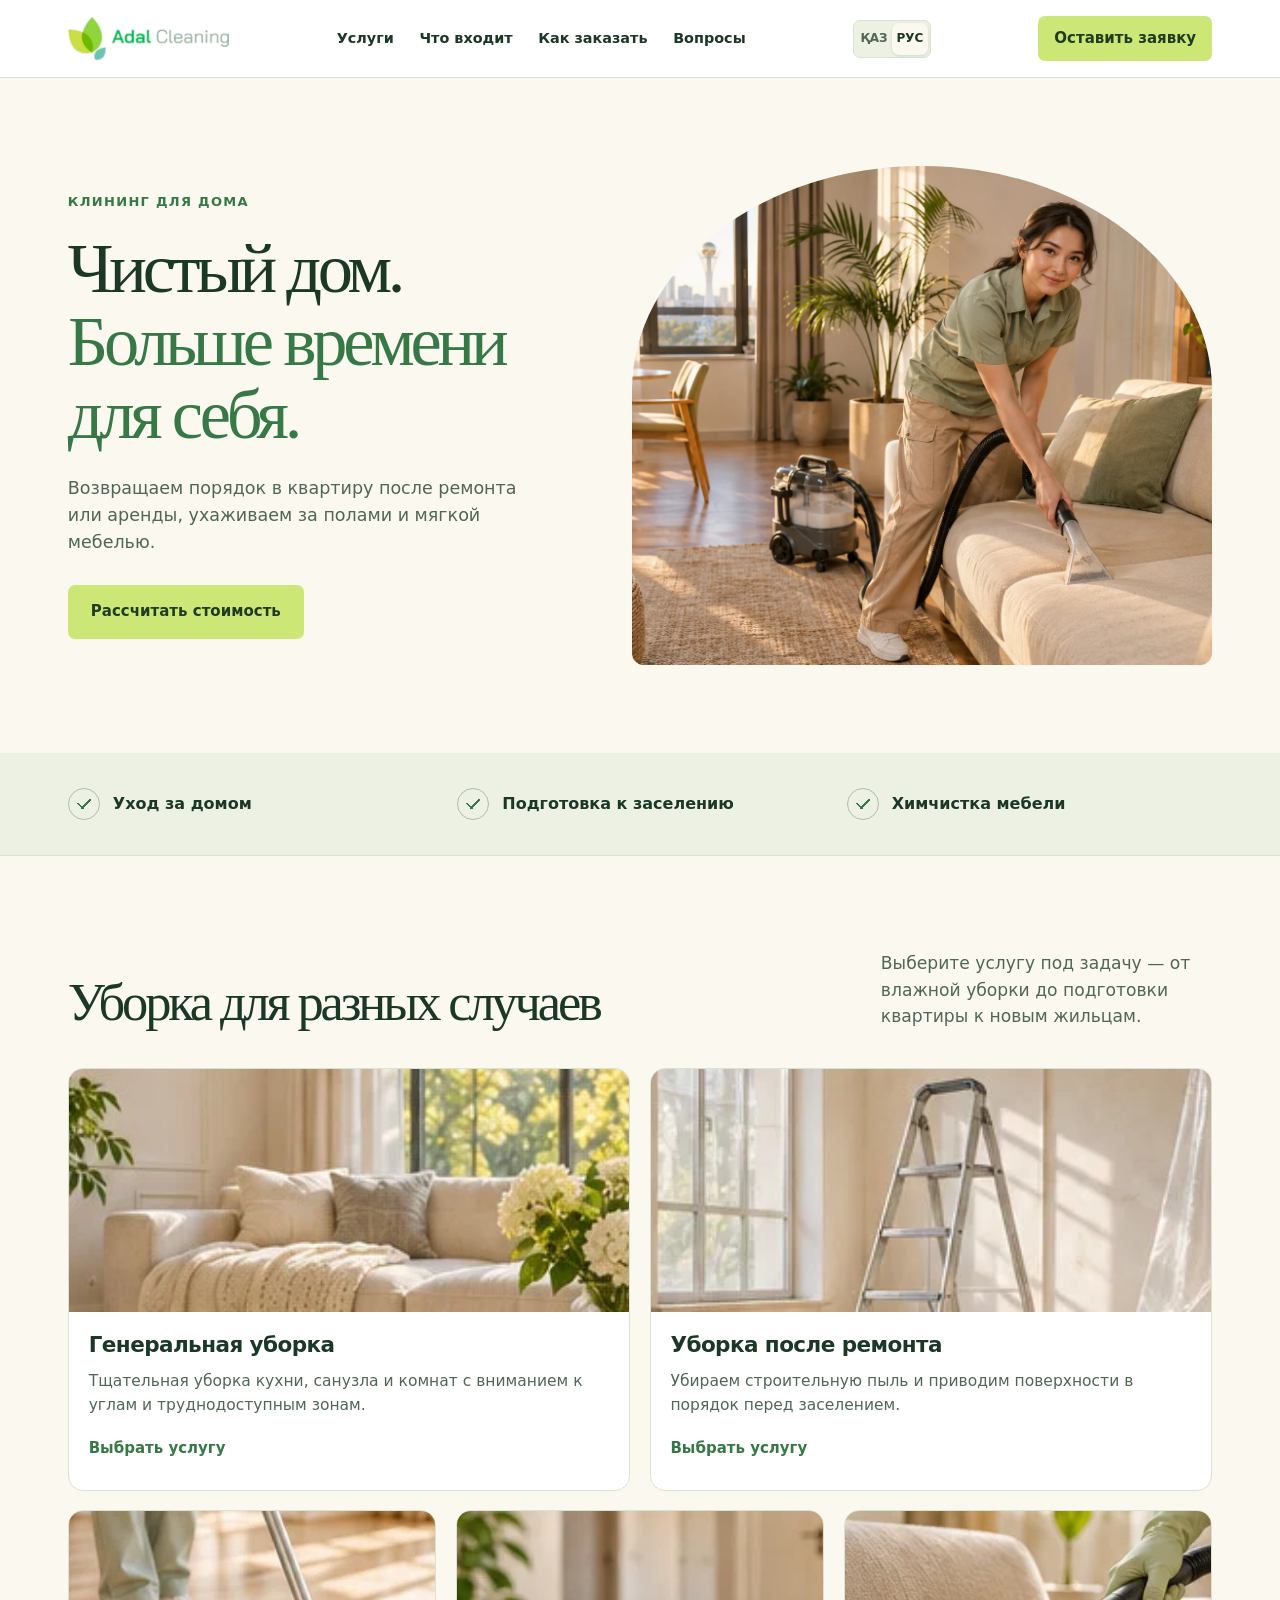
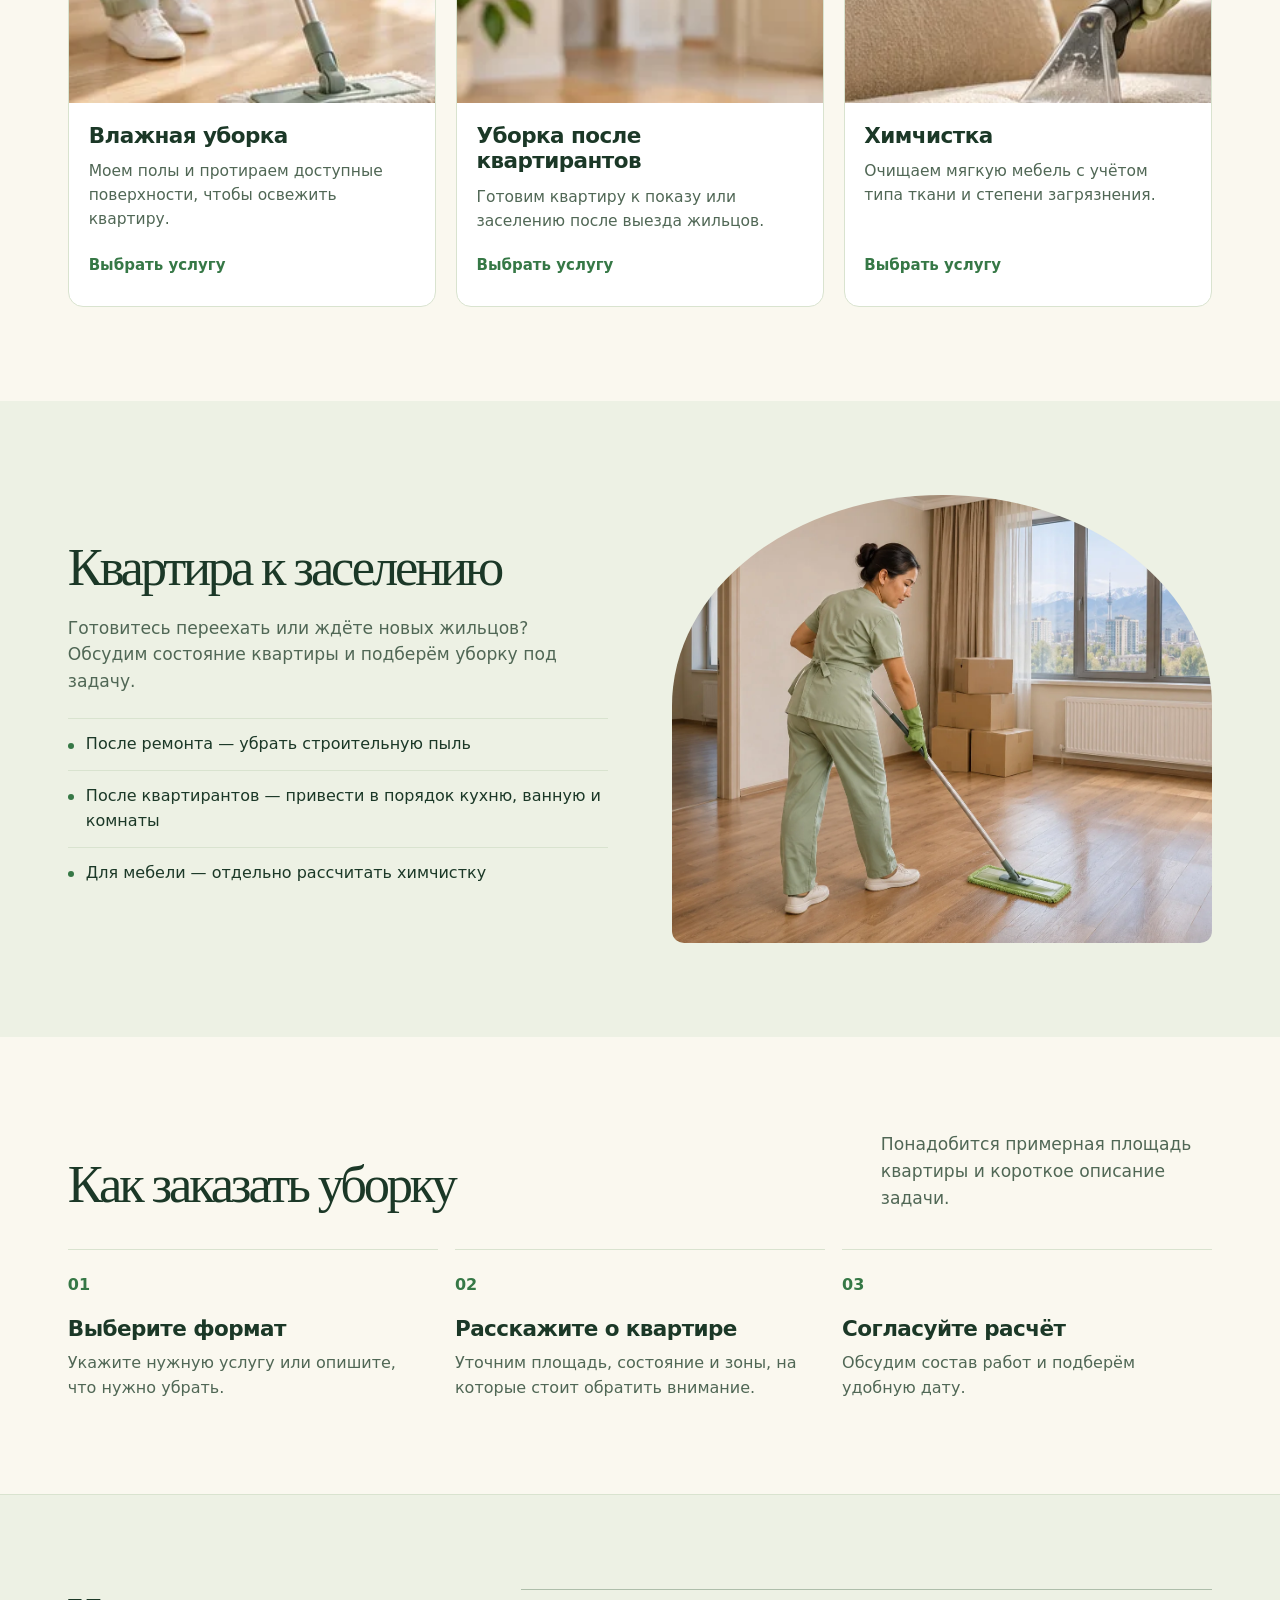
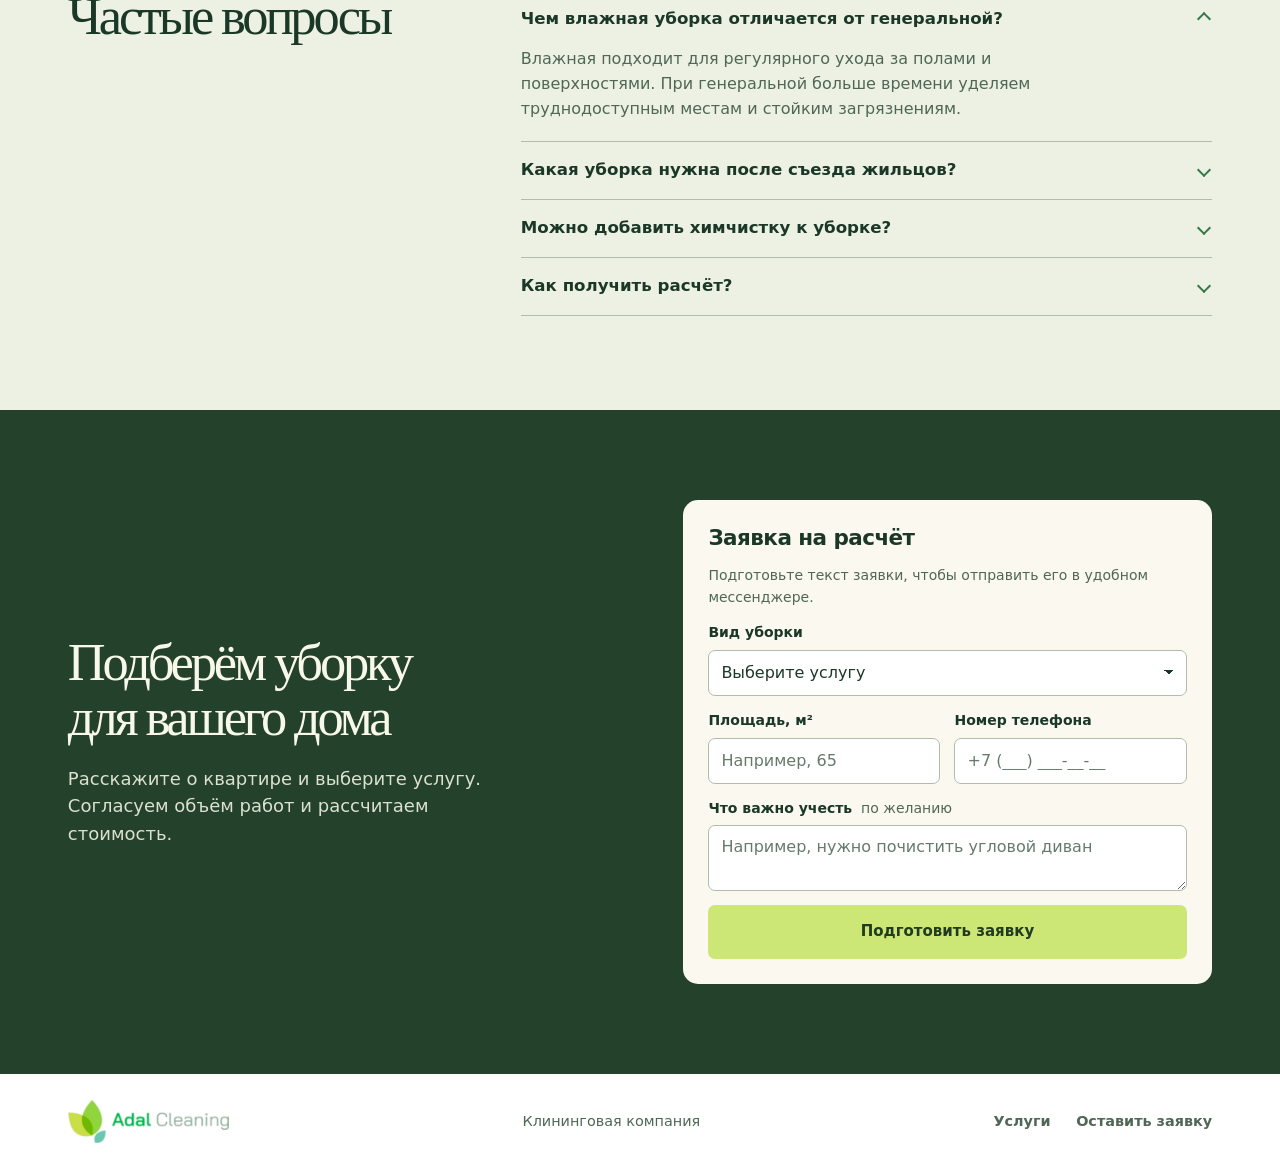
==== index.html @ 7fe1f14d "Add bilingual cleaning landing page" ====
<!doctype html>
<html lang="ru">
<head>
  <meta charset="utf-8">
  <meta name="viewport" content="width=device-width, initial-scale=1">
  <meta name="description" content="Возвращаем порядок в квартиру после ремонта или аренды, ухаживаем за полами и мягкой мебелью.">
  <meta name="theme-color" content="#faf8ef">
  <title>Adal Cleaning | Клининг для дома</title>
  <link rel="alternate" hreflang="ru" href="index.html">
  <link rel="alternate" hreflang="kk" href="kk.html">
  <link rel="icon" href="assets/logo.png" type="image/png">
  <link rel="stylesheet" href="shared/landing.css">
  <script src="shared/landing.js" defer></script>
</head>
<body class="adal_cleaning" id="top" data-brand="Adal Cleaning">
  <a class="skip-link" href="#main">Перейти к содержанию</a>
  <header class="top">
    <div class="wrap top-inner">
      <a class="logo" href="#top" aria-label="Adal Cleaning — в начало"><img src="assets/logo.png" alt="" decoding="async"></a>
      <nav class="language-switch" aria-label="Язык сайта">
        <a href="kk.html" hreflang="kk" lang="kk" aria-label="Қазақша" data-language-link>ҚАЗ</a>
        <a href="index.html" hreflang="ru" lang="ru" aria-label="Русский" aria-current="page" data-language-link>РУС</a>
      </nav>
      <button class="menu-toggle" type="button" aria-label="Открыть меню" aria-expanded="false" aria-controls="site-nav" hidden>
        <span class="menu-icon" aria-hidden="true"><span></span><span></span><span></span></span>
        <span class="menu-label">Меню</span>
      </button>
      <nav class="nav" id="site-nav" aria-label="Главное меню">
        <a href="#services">Услуги</a>
        <a href="#details">Что входит</a>
        <a href="#process">Как заказать</a>
        <a href="#faq">Вопросы</a>
        <a class="mobile-menu-cta" href="#contact">Оставить заявку</a>
      </nav>
      <a class="button top-cta" href="#contact">Оставить заявку</a>
    </div>
    <div class="scroll-progress" aria-hidden="true"></div>
  </header>
  <main id="main">
    <section class="hero" aria-labelledby="hero-title">
      <div class="wrap hero-grid">
        <div class="hero-text">
          <p class="kicker">Клининг для дома</p>
          <h1 id="hero-title">Чистый дом.<br> <span>Больше времени<br> для себя.</span></h1>
          <p class="description">Возвращаем порядок в квартиру после ремонта или аренды, ухаживаем за полами и мягкой мебелью.</p>
          <div class="hero-cta">
            <a class="button" href="#contact">Рассчитать стоимость</a>
          </div>
        </div>
        <img src="assets/hero.webp" alt="Клинер за работой в квартире" class="hero-photo" fetchpriority="high">
      </div>
    </section>
    <div class="feature-strip">
      <ul class="wrap" role="list">
        <li>Уход за домом</li>
        <li>Подготовка к заселению</li>
        <li>Химчистка мебели</li>
      </ul>
    </div>
    <section class="pad services" id="services" aria-labelledby="services-title">
      <div class="wrap">
        <div class="section-title" data-reveal>
          <h2 id="services-title">Уборка для разных случаев</h2>
          <p class="aside">Выберите услугу под задачу — от влажной уборки до подготовки квартиры к новым жильцам.</p>
        </div>
        <div class="cards">
          <article class="card" data-reveal>
            <div class="card-media"><img src="assets/card-1.webp" alt="" loading="lazy" decoding="async"></div>
            <div class="card-body">
              <h3>Генеральная уборка</h3>
              <p>Тщательная уборка кухни, санузла и комнат с вниманием к углам и труднодоступным зонам.</p>
              <a class="service-link" href="#contact" data-service="Генеральная уборка">Выбрать услугу<span class="sr-only"> · Генеральная уборка</span></a>
            </div>
          </article>
          <article class="card" data-reveal>
            <div class="card-media"><img src="assets/card-2.webp" alt="" loading="lazy" decoding="async"></div>
            <div class="card-body">
              <h3>Уборка после ремонта</h3>
              <p>Убираем строительную пыль и приводим поверхности в порядок перед заселением.</p>
              <a class="service-link" href="#contact" data-service="Уборка после ремонта">Выбрать услугу<span class="sr-only"> · Уборка после ремонта</span></a>
            </div>
          </article>
          <article class="card" data-reveal>
            <div class="card-media"><img src="assets/card-3.webp" alt="" loading="lazy" decoding="async"></div>
            <div class="card-body">
              <h3>Влажная уборка</h3>
              <p>Моем полы и протираем доступные поверхности, чтобы освежить квартиру.</p>
              <a class="service-link" href="#contact" data-service="Влажная уборка">Выбрать услугу<span class="sr-only"> · Влажная уборка</span></a>
            </div>
          </article>
          <article class="card" data-reveal>
            <div class="card-media"><img src="assets/card-4.webp" alt="" loading="lazy" decoding="async"></div>
            <div class="card-body">
              <h3>Уборка после квартирантов</h3>
              <p>Готовим квартиру к показу или заселению после выезда жильцов.</p>
              <a class="service-link" href="#contact" data-service="Уборка после квартирантов">Выбрать услугу<span class="sr-only"> · Уборка после квартирантов</span></a>
            </div>
          </article>
          <article class="card" data-reveal>
            <div class="card-media"><img src="assets/card-5.webp" alt="" loading="lazy" decoding="async"></div>
            <div class="card-body">
              <h3>Химчистка</h3>
              <p>Очищаем мягкую мебель с учётом типа ткани и степени загрязнения.</p>
              <a class="service-link" href="#contact" data-service="Химчистка">Выбрать услугу<span class="sr-only"> · Химчистка</span></a>
            </div>
          </article>
        </div>
      </div>
    </section>
    <section class="pad secondary " id="details" aria-labelledby="details-title">
      <div class="wrap split" data-reveal>
        <div class="secondary-copy">
          <h2 id="details-title">Квартира к заселению</h2>
          <p class="intro">Готовитесь переехать или ждёте новых жильцов? Обсудим состояние квартиры и подберём уборку под задачу.</p>
          <ul class="rows" role="list">
            <li>После ремонта — убрать строительную пыль</li>
            <li>После квартирантов — привести в порядок кухню, ванную и комнаты</li>
            <li>Для мебели — отдельно рассчитать химчистку</li>
          </ul>
        </div>
        <img src="assets/detail.webp" alt="Профессиональная уборка в квартире" class="photobox" loading="lazy" decoding="async">
      </div>
    </section>
    <section class="pad standards" id="process" aria-labelledby="process-title">
      <div class="wrap">
        <div class="section-title" data-reveal>
          <h2 id="process-title">Как заказать уборку</h2>
          <p class="aside">Понадобится примерная площадь квартиры и короткое описание задачи.</p>
        </div>
        <ol class="steps" role="list">
          <li class="step" data-reveal>
            <span class="step-number" aria-hidden="true">01</span>
            <h3>Выберите формат</h3>
            <p>Укажите нужную услугу или опишите, что нужно убрать.</p>
          </li>
          <li class="step" data-reveal>
            <span class="step-number" aria-hidden="true">02</span>
            <h3>Расскажите о квартире</h3>
            <p>Уточним площадь, состояние и зоны, на которые стоит обратить внимание.</p>
          </li>
          <li class="step" data-reveal>
            <span class="step-number" aria-hidden="true">03</span>
            <h3>Согласуйте расчёт</h3>
            <p>Обсудим состав работ и подберём удобную дату.</p>
          </li>
        </ol>
      </div>
    </section>
    <section class="pad faq" id="faq" aria-labelledby="faq-title">
      <div class="wrap" data-reveal>
        <h2 id="faq-title">Частые вопросы</h2>
        <div>
          <details name="faq" open>
            <summary>Чем влажная уборка отличается от генеральной?</summary>
            <p>Влажная подходит для регулярного ухода за полами и поверхностями. При генеральной больше времени уделяем труднодоступным местам и стойким загрязнениям.</p>
          </details>
          <details name="faq">
            <summary>Какая уборка нужна после съезда жильцов?</summary>
            <p>Выберите уборку после квартирантов и опишите, что нужно подготовить к следующему заселению.</p>
          </details>
          <details name="faq">
            <summary>Можно добавить химчистку к уборке?</summary>
            <p>Укажите, какую мебель нужно почистить, чтобы согласовать это вместе с уборкой.</p>
          </details>
          <details name="faq">
            <summary>Как получить расчёт?</summary>
            <p>Оставьте номер телефона, укажите услугу и площадь квартиры.</p>
          </details>
        </div>
      </div>
    </section>
    <section class="contact" id="contact" aria-labelledby="contact-title">
      <div class="wrap">
        <div data-reveal>
          <h2 id="contact-title">Подберём уборку для вашего дома</h2>
          <p>Расскажите о квартире и выберите услугу. Согласуем объём работ и рассчитаем стоимость.</p>
        </div>
        <form id="quote-form" data-reveal>
          <h3 class="full">Заявка на расчёт</h3>
          <p class="form-hint full">Подготовьте текст заявки, чтобы отправить его в удобном мессенджере.</p>
          <label class="full" for="service">Вид уборки
            <select id="service" name="service" required>
              <option value="">Выберите услугу</option>
              <option>Генеральная уборка</option>
              <option>Уборка после ремонта</option>
              <option>Влажная уборка</option>
              <option>Уборка после квартирантов</option>
              <option>Химчистка</option>
            </select>
          </label>
          <label for="area">Площадь, м²
            <input id="area" name="area" type="number" min="1" step="any" inputmode="decimal" placeholder="Например, 65">
          </label>
          <label for="phone">Номер телефона
            <input id="phone" name="phone" type="tel" autocomplete="tel" inputmode="tel" maxlength="32" placeholder="+7 (___) ___-__-__" required>
          </label>
          <label class="full" for="notes">Что важно учесть <span>по желанию</span>
            <textarea id="notes" name="notes" rows="2" maxlength="500" placeholder="Например, нужно почистить угловой диван"></textarea>
          </label>
          <button class="button full" type="submit" disabled>Подготовить заявку</button>
          <noscript class="full"><p class="form-hint">Включите JavaScript, чтобы подготовить текст заявки.</p></noscript>
          <div class="form-result full" id="quote-result" hidden>
            <p class="result-status" id="quote-status" role="status"></p>
            <label for="quote-message">Текст заявки</label>
            <textarea id="quote-message" rows="5" readonly></textarea>
            <div class="result-actions">
              <button class="button button-outline" id="quote-copy" type="button">Скопировать</button>
              <button class="button" id="quote-share" type="button" hidden>Поделиться</button>
            </div>
          </div>
        </form>
      </div>
    </section>
  </main>
  <footer class="foot">
    <div class="wrap">
      <a class="logo" href="#top" aria-label="Adal Cleaning — в начало"><img src="assets/logo.png" alt="" decoding="async"></a>
      <span>Клининговая компания</span>
      <nav aria-label="Подвал">
        <a href="#services">Услуги</a>
        <a href="#contact">Оставить заявку</a>
      </nav>
    </div>
  </footer>
</body>
</html>
---- shared/landing.css ----
* { box-sizing: border-box; }

:root {
  font-family: system-ui, -apple-system, "Segoe UI", sans-serif;
  font-synthesis: none;
  scroll-behavior: smooth;
  scroll-padding-top: 96px;
}

body {
  margin: 0;
  background: var(--paper);
  color: var(--ink);
  font-size: 1rem;
  line-height: 1.55;
}

[hidden] { display: none !important; }
a { color: inherit; text-decoration: none; }
img { display: block; max-width: 100%; }
h1, h2, h3, p, figure { margin: 0; }

h1, h2 {
  font-weight: 760;
  letter-spacing: -.055em;
  line-height: 1.04;
  text-wrap: balance;
}

h1 { font-size: clamp(3rem, 5.5vw, 5.35rem); }
h2 { font-size: clamp(2.25rem, 4.1vw, 4.2rem); }
h3 {
  font-size: clamp(1.2rem, 1.68vw, 1.48rem);
  line-height: 1.2;
  letter-spacing: -.026em;
}

:focus-visible {
  outline: 3px solid var(--focus, #007abd);
  outline-offset: 5px;
}

.sr-only, .skip-link:not(:focus) {
  position: absolute;
  width: 1px;
  height: 1px;
  padding: 0;
  margin: -1px;
  overflow: hidden;
  clip-path: inset(50%);
  white-space: nowrap;
}

.skip-link:focus {
  position: fixed;
  z-index: 10;
  top: 10px;
  left: 10px;
  padding: 12px 16px;
  color: var(--ink);
  background: var(--paper);
  border-radius: var(--small);
}

.wrap {
  width: min(1220px, calc(100% - 2 * clamp(20px, 5.3vw, 76px)));
  margin-inline: auto;
}

.pad { padding-block: clamp(64px, 7.35vw, 106px); }

.button, .menu-toggle {
  display: inline-flex;
  align-items: center;
  justify-content: center;
  gap: 10px;
  min-height: 54px;
  padding: 13px 22px;
  border: 1px solid transparent;
  border-radius: var(--small);
  background: var(--accent);
  color: var(--button-ink);
  font: inherit;
  font-size: .9375rem;
  font-weight: 750;
  line-height: 1.25;
  text-align: center;
  cursor: pointer;
  transition: background-color .2s ease, color .2s ease, box-shadow .2s ease, translate .24s ease;
}

.button:hover {
  background: var(--accent-hover);
  box-shadow: 0 7px 18px rgb(13 41 30 / .12);
  translate: 0 -2px;
}

.button:active { translate: 0 0; }
.button:disabled { opacity: .65; cursor: default; translate: none; box-shadow: none; }
.button-outline { background: transparent; border-color: var(--line-strong); color: var(--ink); }
.button-outline:hover { background: var(--tint); }

.top {
  position: sticky;
  z-index: 5;
  top: 0;
  background: var(--header, var(--paper));
  border-bottom: 1px solid var(--line);
  transition: box-shadow .25s ease;
}

.top.is-scrolled { box-shadow: 0 8px 26px rgb(12 38 28 / .08); }

.top-inner, .foot .wrap {
  position: relative;
  display: flex;
  align-items: center;
  justify-content: space-between;
  gap: 22px;
}

.top-inner { min-height: 77px; }

.logo {
  display: inline-flex;
  align-items: center;
  flex: none;
  gap: 10px;
  font-size: clamp(.95rem, 1.35vw, 1.2rem);
  font-weight: 760;
}

.logo img { width: auto; height: 43px; object-fit: contain; }

.nav, .foot nav {
  display: flex;
  align-items: center;
  gap: clamp(16px, 2vw, 31px);
  font-size: .9rem;
  font-weight: 620;
}

.nav a, .foot nav a, .hero-link {
  text-decoration: underline;
  text-decoration-thickness: 1px;
  text-decoration-color: transparent;
  text-underline-offset: 6px;
  transition: text-decoration-color .2s ease, color .2s ease;
}

.nav a:hover, .foot nav a:hover, .hero-link:hover { text-decoration-color: currentColor; }
.top-cta { min-height: 45px; padding: 11px 15px; }
.menu-toggle { display: none; }

.hero { position: relative; isolation: isolate; overflow: clip; }
.hero-grid { position: relative; }
.hero-text { position: relative; z-index: 1; padding-block: 34px; }
.hero-photo { width: 100%; object-fit: cover; }
.hero h1 span { color: var(--hero-accent, var(--mark)); }

.kicker {
  margin-bottom: 19px;
  color: var(--hero-muted, var(--mark));
  font-size: .8125rem;
  font-weight: 750;
  letter-spacing: .1em;
  text-transform: uppercase;
}

.hero .description {
  max-width: 475px;
  margin-block: 24px 29px;
  color: var(--hero-muted, var(--muted));
  font-size: clamp(1.08rem, 1.37vw, 1.24rem);
  line-height: 1.53;
}

.hero-cta { display: flex; align-items: center; flex-wrap: wrap; gap: 19px; }
.hero-link { font-size: .94rem; font-weight: 650; text-decoration-color: currentColor; }

.feature-strip {
  background: var(--strip, var(--tint));
  border-bottom: 1px solid var(--line);
}

.feature-strip .wrap {
  display: grid;
  grid-template-columns: repeat(3, minmax(0, 1fr));
  align-items: center;
  min-height: 102px;
  gap: 24px;
  margin-block: 0;
  padding: 16px 0;
  list-style: none;
}

.feature-strip li {
  display: flex;
  align-items: center;
  gap: 13px;
  font-weight: 650;
  line-height: 1.33;
}

.feature-strip li::before {
  content: "";
  display: block;
  flex: 0 0 30px;
  height: 30px;
  border: 1px solid var(--line-strong);
  border-radius: 50%;
  background:
    linear-gradient(45deg, transparent 44%, var(--mark) 45% 57%, transparent 58%) 8px 14px / 7px 6px,
    linear-gradient(-45deg, transparent 44%, var(--mark) 45% 57%, transparent 58%) 12px 10px / 10px 10px;
  background-repeat: no-repeat;
}

.section-title {
  display: grid;
  grid-template-columns: minmax(0, 1.4fr) minmax(0, .6fr);
  align-items: end;
  gap: 40px;
  margin-bottom: 38px;
}

.section-title .aside, .intro {
  color: var(--muted);
  font-size: clamp(1rem, 1.34vw, 1.16rem);
}

.section-title .aside { max-width: 400px; }

.cards {
  display: grid;
  grid-template-columns: repeat(4, minmax(0, 1fr));
  gap: clamp(12px, 1.5vw, 21px);
}

.card {
  display: flex;
  flex-direction: column;
  overflow: hidden;
  border: 1px solid var(--line);
  border-radius: var(--radius);
  background: var(--card, #fff);
  transition: border-color .24s ease, box-shadow .28s ease, translate .28s ease;
}

@media (hover: hover) {
  .card:hover {
    border-color: var(--line-strong);
    box-shadow: 0 12px 30px rgb(19 53 40 / .09);
    translate: 0 -4px;
  }

  .card:hover img { scale: 1.045; }
}

.card:focus-within { border-color: var(--mark); }
.card-media { overflow: hidden; }
.card img {
  width: 100%;
  height: 100%;
  min-height: 160px;
  aspect-ratio: 1.52;
  object-fit: cover;
  transition: scale .55s cubic-bezier(.2, .65, .3, 1);
}

.card-body {
  display: flex;
  flex: 1;
  flex-direction: column;
  align-items: start;
  gap: 11px;
  min-width: 0;
  padding: clamp(17px, 1.55vw, 23px);
}

.card-body p { color: var(--muted); font-size: .97rem; }
.card-body .price { padding-top: 2px; color: var(--ink); font-weight: 760; }

.service-link {
  display: inline-flex;
  align-items: center;
  min-height: 42px;
  margin-top: auto;
  color: var(--mark);
  font-size: .9375rem;
  font-weight: 750;
  text-decoration: underline;
  text-decoration-thickness: 1px;
  text-underline-offset: 4px;
  text-decoration-color: transparent;
  transition: text-decoration-color .2s ease;
}

.service-link:hover { text-decoration-color: currentColor; }
.pricing-note { margin-top: 20px; color: var(--muted); font-size: .9375rem; }

.secondary, .faq { background: var(--tint); }

.split, .proof .wrap, .contact .wrap, .faq .wrap {
  display: grid;
  grid-template-columns: minmax(0, 1fr) minmax(0, 1fr);
  align-items: center;
  gap: clamp(32px, 5vw, 74px);
}

.split h2, .proof h2, .contact h2 { margin-bottom: 20px; }
.split .intro, .proof .intro { margin-bottom: 24px; }

.photobox {
  width: 100%;
  height: clamp(340px, 35vw, 500px);
  border-radius: var(--radius);
  object-fit: cover;
}

.rows { margin: 0; padding: 0; list-style: none; }
.rows li {
  display: flex;
  align-items: baseline;
  gap: 12px;
  padding-block: 13px;
  border-top: 1px solid var(--line);
}

.rows li::before {
  content: "";
  align-self: start;
  flex: 0 0 6px;
  height: 6px;
  margin-top: .64em;
  border-radius: 50%;
  background: var(--mark);
}

.proof .wrap { grid-template-columns: minmax(0, .78fr) minmax(0, 1.22fr); }
.standards { border-bottom: 1px solid var(--line); }

.steps {
  display: grid;
  grid-template-columns: repeat(var(--step-count, 3), minmax(0, 1fr));
  gap: 17px;
  margin: 0;
  padding: 0;
  list-style: none;
}

.step { padding: 23px 16px 0 0; border-top: 1px solid var(--line); }
.step-number { display: block; margin-bottom: 18px; color: var(--mark); font-weight: 750; }
.step p { margin-top: 9px; color: var(--muted); }

.faq .wrap {
  grid-template-columns: minmax(0, .72fr) minmax(0, 1.28fr);
  align-items: start;
}

.faq details { border-top: 1px solid var(--line-strong); }
.faq details:last-child { border-bottom: 1px solid var(--line-strong); }

.faq summary {
  display: flex;
  align-items: center;
  justify-content: space-between;
  gap: 20px;
  min-height: 57px;
  padding-block: 14px;
  list-style: none;
  font-size: clamp(1rem, 1.3vw, 1.15rem);
  font-weight: 700;
  cursor: pointer;
}

.faq summary::-webkit-details-marker { display: none; }
.faq summary::after {
  content: "";
  flex: 0 0 8px;
  height: 8px;
  margin-right: 3px;
  border-right: 2px solid var(--mark);
  border-bottom: 2px solid var(--mark);
  rotate: 45deg;
  transition: rotate .25s ease;
}
.faq details[open] summary::after { rotate: 225deg; }
.faq details p { max-width: 610px; padding-bottom: 19px; color: var(--muted); }
.faq details[open] p { animation: answer-in .28s ease both; }

.contact {
  padding-block: clamp(62px, 7vw, 101px);
  background: var(--strong);
  color: var(--strong-ink);
}

.contact .wrap { grid-template-columns: minmax(0, 1.02fr) minmax(0, .98fr); }
.contact .wrap > div > p { max-width: 440px; opacity: .87; font-size: 1.125rem; }

.contact form {
  display: grid;
  grid-template-columns: repeat(2, minmax(0, 1fr));
  gap: 14px;
  padding: clamp(18px, 2vw, 30px);
  border-radius: var(--radius);
  background: var(--paper);
  color: var(--ink);
}

.contact .full { grid-column: 1 / -1; }
.contact label { display: block; min-width: 0; font-size: .875rem; font-weight: 700; }
.contact label span { margin-left: 4px; color: var(--muted); font-weight: 480; }
.form-hint { color: var(--muted); font-size: .875rem; }

.contact input, .contact select, .contact textarea {
  display: block;
  width: 100%;
  min-height: 46px;
  margin-top: 6px;
  padding: 10px 12px;
  border: 1px solid var(--line-strong);
  border-radius: var(--small);
  background: var(--card, #fff);
  color: var(--ink);
  font: inherit;
  font-size: 1rem;
  font-weight: 450;
  line-height: 1.35;
}

.contact input::placeholder, .contact textarea::placeholder { color: var(--muted); opacity: .87; }
.contact textarea { resize: vertical; }

.contact select {
  appearance: none;
  padding-right: 36px;
  background:
    linear-gradient(45deg, transparent 50%, currentColor 50%) right 17px center / 5px 5px no-repeat,
    linear-gradient(135deg, currentColor 50%, transparent 50%) right 12px center / 5px 5px no-repeat,
    var(--card, #fff);
}

.form-result {
  display: grid;
  gap: 11px;
  padding: 16px;
  border: 1px solid var(--line);
  border-radius: var(--small);
  background: var(--tint);
}

.result-status { color: var(--mark); font-size: .9rem; font-weight: 680; }
.result-actions { display: flex; gap: 8px; flex-wrap: wrap; }
.result-actions .button { min-height: 43px; padding: 8px 12px; }

.foot { background: var(--header, var(--paper)); color: var(--muted); font-size: .9rem; }
.foot .wrap { min-height: 95px; padding-block: 18px; }
.foot .logo { color: var(--ink); }

/* Each brand keeps the layout and palette from its desktop concept. */
.delegiruyu {
  --paper: #f7f5ee;
  --ink: #142e28;
  --muted: #4e635a;
  --line: #d6ded3;
  --line-strong: #adbbaf;
  --tint: #e9f0e9;
  --strong: #0a3029;
  --strong-ink: #f7f5ec;
  --accent: #e8c68e;
  --accent-hover: #f3d7a8;
  --button-ink: #18251e;
  --mark: #146c5c;
  --focus: #15816b;
  --small: 6px;
  --radius: 10px;
  --step-count: 4;
}

.delegiruyu .hero {
  --hero-accent: #e8c68e;
  --hero-muted: #e1ece2;
  --focus: #ffdea8;
  display: grid;
  min-height: clamp(615px, 49vw, 734px);
  align-items: center;
  background: #082822;
  color: #f6f4e9;
}

.delegiruyu .hero-photo {
  position: absolute;
  inset: 0;
  height: 100%;
  object-position: center 54%;
}

.delegiruyu .hero::after {
  position: absolute;
  z-index: 0;
  inset: 0;
  background: linear-gradient(90deg, #072620 3%, rgb(7 38 32 / .97) 20%, rgb(7 38 32 / .75) 43%, rgb(7 38 32 / .11) 76%, transparent);
  content: "";
}

.delegiruyu .hero h1 { max-width: 15ch; }
.delegiruyu .standards {
  --muted: #d0ded2;
  --line: #426356;
  --mark: #e8c68e;
  background: #113a31;
  color: #f6f2e9;
}

.dcleaning {
  --paper: #f9fcff;
  --ink: #102740;
  --muted: #466079;
  --line: #d5e3ee;
  --line-strong: #a5bfd1;
  --tint: #e9f6ff;
  --strip: #dff2ff;
  --strong: #075292;
  --strong-ink: #fff;
  --accent: #0074b3;
  --accent-hover: #005f93;
  --button-ink: #fff;
  --mark: #006aa4;
  --focus: #0073af;
  --small: 11px;
  --radius: 19px;
}

.dcleaning .hero {
  padding-block: 37px 58px;
  background: radial-gradient(ellipse at 76% 0, #d5f1ff, transparent 65%), var(--paper);
}

.dcleaning .hero-grid, .adal_cleaning .hero-grid {
  display: grid;
  grid-template-columns: minmax(0, .93fr) minmax(0, 1.07fr);
  gap: clamp(18px, 3vw, 43px);
  align-items: center;
}

.dcleaning .hero-photo {
  height: clamp(420px, 40vw, 558px);
  border-radius: clamp(68px, 9vw, 130px) 22px;
  object-position: 60% center;
}

.dcleaning .cards { grid-template-columns: repeat(2, minmax(0, 1fr)); }
.dcleaning .card { display: grid; grid-template-columns: minmax(0, .95fr) minmax(0, 1.05fr); }
.dcleaning .card img { min-height: 214px; }
.dcleaning .secondary .photobox { order: -1; border-radius: 22px clamp(55px, 7vw, 100px); }
.dcleaning .step { padding: 21px; border: 1px solid var(--line); border-radius: var(--radius); background: #eef8ff; }

.adal_cleaning {
  --paper: #faf8ef;
  --header: #fff;
  --ink: #1b3827;
  --muted: #506755;
  --line: #d9e3cf;
  --line-strong: #aebeaa;
  --tint: #edf1e4;
  --strong: #24412b;
  --strong-ink: #f7f8e9;
  --accent: #cde777;
  --accent-hover: #d9ed9c;
  --button-ink: #203b21;
  --mark: #367846;
  --focus: #397948;
  --small: 7px;
  --radius: 15px;
}

.adal_cleaning h1, .adal_cleaning h2 {
  font-family: Georgia, "Times New Roman", serif;
  font-weight: 400;
  letter-spacing: -.06em;
}

.adal_cleaning .hero { padding-block: 45px; }
.adal_cleaning .hero-grid { grid-template-columns: minmax(0, .95fr) minmax(0, 1.05fr); }
.adal_cleaning .hero-photo { height: clamp(420px, 39vw, 560px); object-position: 61% center; border-radius: 50% 50% 12px 12px / 45% 45% 12px 12px; }
.adal_cleaning .cards { grid-template-columns: repeat(6, minmax(0, 1fr)); }
.adal_cleaning .card { grid-column: span 2; }
.adal_cleaning .card:nth-child(-n+2) { grid-column: span 3; }
.adal_cleaning .card img { height: clamp(157px, 15vw, 204px); }
.adal_cleaning .card:nth-child(-n+2) img { height: clamp(188px, 19vw, 255px); }
.adal_cleaning .secondary .photobox { object-position: 54% 64%; border-radius: 50% 50% 12px 12px / 47% 47% 12px 12px; }

@media (min-width: 1001px) {
  .hero { min-height: min(675px, calc(100svh - 76px)); }
  .dcleaning .hero, .adal_cleaning .hero { display: grid; align-items: center; }
}

@media (max-width: 1050px) {
  .delegiruyu .cards { grid-template-columns: repeat(2, minmax(0, 1fr)); }
  .delegiruyu .card img { aspect-ratio: 2; }
}

@media (max-width: 1040px) {
  :root { scroll-padding-top: 82px; }

  .top-inner { min-height: 66px; gap: 14px; }
  .logo img { height: 37px; }

  .top:has(.menu-toggle[hidden]) { position: static; }
  .top:has(.menu-toggle[hidden]) .top-inner { flex-wrap: wrap; padding-block: 10px; }
  .top:has(.menu-toggle[hidden]) .nav { flex-wrap: wrap; order: 3; width: 100%; }

  .top-cta { min-height: 41px; padding: 8px 12px; font-size: .875rem; }

  .menu-toggle {
    display: inline-flex;
    gap: 8px;
    margin-left: auto;
    min-width: 44px;
    min-height: 42px;
    padding: 8px 11px;
    background: var(--tint);
    border-color: var(--line);
    color: var(--ink);
    font-size: .875rem;
  }

  .menu-icon { display: grid; gap: 4px; width: 16px; }
  .menu-icon span { height: 2px; border-radius: 1px; background: currentColor; transition: rotate .2s, translate .2s, opacity .18s; }
  .menu-toggle[aria-expanded="true"] .menu-icon span:first-child { rotate: 45deg; translate: 0 6px; }
  .menu-toggle[aria-expanded="true"] .menu-icon span:nth-child(2) { opacity: 0; }
  .menu-toggle[aria-expanded="true"] .menu-icon span:last-child { rotate: -45deg; translate: 0 -6px; }

  .menu-toggle:not([hidden]) + .nav {
    position: absolute;
    z-index: 6;
    inset: calc(100% + 9px) 0 auto;
    display: grid;
    max-height: calc(100dvh - 90px);
    overflow: auto;
    padding: 8px 17px;
    gap: 0;
    background: var(--header, var(--paper));
    border: 1px solid var(--line);
    border-radius: var(--radius);
    box-shadow: 0 14px 42px rgb(13 40 25 / .14);
    animation: answer-in .23s ease both;
  }

  .menu-toggle:not([hidden]) + .nav a {
    display: flex;
    align-items: center;
    min-height: 46px;
    padding-inline: 7px;
  }

  .menu-toggle:not([hidden]) + .nav a + a { border-top: 1px solid var(--line); }
  .split, .proof .wrap, .contact .wrap, .faq .wrap { gap: 30px; }
  .section-title { gap: 23px; }
  .delegiruyu .steps { grid-template-columns: repeat(2, minmax(0, 1fr)); }
  .dcleaning .card { display: flex; }
  .dcleaning .card img { min-height: 135px; aspect-ratio: 1.95; }
}

@media (max-width: 650px) {
  .pad { padding-block: 59px; }
  .hero h1 { font-size: clamp(2.85rem, 10.7vw, 4.5rem); }
  .hero h1 br { display: none; }
  .hero h1 span { display: block; }
  .hero-text { padding-block: 0; }
  .hero .description { margin-block: 19px 23px; }
  .hero .kicker { margin-bottom: 13px; }
  .hero-cta { gap: 13px 17px; }

  .dcleaning .hero, .adal_cleaning .hero { padding-block: 40px 32px; }
  .dcleaning .hero-grid, .adal_cleaning .hero-grid { grid-template-columns: minmax(0, 1fr); gap: 25px; }
  .dcleaning .hero-photo, .adal_cleaning .hero-photo { height: clamp(275px, 72vw, 400px); }
  .dcleaning .hero-photo { border-radius: 62px 15px; }
  .adal_cleaning .hero-photo { border-radius: 47% 47% 11px 11px / 44% 44% 11px 11px; }

  .feature-strip .wrap { min-height: auto; grid-template-columns: repeat(2, minmax(0, 1fr)); gap: 10px 16px; }
  .feature-strip li { gap: 9px; font-size: .875rem; }

  .section-title, .split, .proof .wrap, .faq .wrap, .contact .wrap {
    grid-template-columns: minmax(0, 1fr);
    gap: 21px;
  }

  .section-title { margin-bottom: 27px; }
  .section-title .aside { max-width: 100%; }
  .photobox { height: clamp(248px, 66vw, 363px); }
  .dcleaning .secondary .photobox { order: 0; }
  .adal_cleaning .cards { grid-template-columns: repeat(2, minmax(0, 1fr)); }
  .adal_cleaning .card, .adal_cleaning .card:nth-child(-n+2) { grid-column: auto; }
  .adal_cleaning .card img, .adal_cleaning .card:nth-child(-n+2) img { height: 161px; }

  .steps { grid-template-columns: minmax(0, 1fr); }
  .step { padding-block: 14px 2px; }
  .step-number { margin-bottom: 9px; }
  .dcleaning .step { padding: 17px; }

  .foot .wrap { flex-wrap: wrap; justify-content: space-between; gap: 13px 17px; }
  .foot nav { flex-wrap: wrap; gap: 8px 17px; }
}

@media (max-width: 485px) {
  .menu-label { display: none; }
  .top-inner { gap: 8px; }
  .top .logo { font-size: .875rem; }
  .top .logo img { height: 32px; }
  .top-cta { font-size: .8125rem; }

  .cards, .delegiruyu .cards, .dcleaning .cards, .adal_cleaning .cards, .delegiruyu .steps {
    grid-template-columns: minmax(0, 1fr);
  }

  .card img, .delegiruyu .card img, .dcleaning .card img,
  .adal_cleaning .card img, .adal_cleaning .card:nth-child(-n+2) img {
    height: auto;
    min-height: 0;
    aspect-ratio: 1.85;
  }

  .contact form { grid-template-columns: minmax(0, 1fr); }

  .foot nav { width: 100%; }
}

@media (max-width: 350px) {
  .top-cta { display: none; }
  .feature-strip .wrap { grid-template-columns: 1fr; }
}

@keyframes hero-in {
  from { opacity: 0; translate: 0 18px; }
  to { opacity: 1; translate: 0 0; }
}

@keyframes answer-in {
  from { opacity: 0; translate: 0 -5px; }
  to { opacity: 1; translate: 0 0; }
}

@media (prefers-reduced-motion: no-preference) {
  .hero-text { animation: hero-in .68s cubic-bezier(.2, .7, .25, 1) both; }
  [data-entered] { animation: hero-in .65s cubic-bezier(.2, .7, .25, 1) backwards; }
  .card:nth-child(2n)[data-entered], .step:nth-child(2n)[data-entered] { animation-delay: .07s; }
}

@media (prefers-reduced-motion: reduce) {
  :root { scroll-behavior: auto; }
  *, *::before, *::after { animation-duration: .01ms !important; transition-duration: .01ms !important; }
  .button:hover, .card:hover { translate: none; }
  .card:hover img { scale: none; }
}

.language-switch {
  order: 2;
  display: inline-flex;
  align-items: center;
  flex: none;
  padding: 2px;
  border: 1px solid var(--line);
  border-radius: var(--small);
  background: var(--tint);
}

.language-switch a {
  display: grid;
  min-height: 32px;
  min-width: 36px;
  place-items: center;
  border-radius: var(--small);
  color: var(--muted);
  font-size: .75rem;
  font-weight: 780;
  transition: background-color .2s, color .2s;
}

.language-switch a:hover { color: var(--ink); background: var(--paper); }
.language-switch a[aria-current] { color: var(--ink); background: var(--paper); box-shadow: 0 1px 3px rgb(12 38 28 / .12); }
.nav { order: 1; }
.top-cta { order: 3; }
.nav .mobile-menu-cta { display: none; }
.nav a[aria-current="location"] { color: var(--mark); text-decoration-color: currentColor; }

.scroll-progress {
  position: absolute;
  inset: auto 0 -1px;
  height: 2px;
  transform-origin: left;
  scale: var(--scroll-progress, 0) 1;
  background: var(--mark);
  pointer-events: none;
}

.delegiruyu .hero h1 { max-width: 13ch; }
.delegiruyu .hero h1 .hero-desktop-title { color: inherit; }
.delegiruyu .hero-desktop-title span { display: block; }
/* The desktop and phone compositions share one heading and one primary action. */
.delegiruyu :is(.hero-mobile-title, .hero-city, .hero-mobile-description, .hero-mobile-facts, .hero-mobile-slogan) { display: none; }

.extras-list { display: grid; gap: 9px; }
.extras-list details {
  border: 1px solid var(--line-strong);
  border-radius: var(--radius);
  background: var(--card, #fff);
}
.extras-list summary {
  display: flex;
  align-items: center;
  justify-content: space-between;
  gap: 12px;
  padding: 12px 17px;
  min-height: 52px;
  list-style: none;
  cursor: pointer;
  font-weight: 730;
}
.extras-list summary::-webkit-details-marker { display: none; }
.extras-list summary::after {
  content: "";
  flex: 0 0 8px;
  height: 8px;
  margin: -4px 3px 0 0;
  border: solid var(--mark);
  border-width: 0 2px 2px 0;
  rotate: 45deg;
  transition: rotate .22s ease;
}
.extras-list details[open] summary::after { rotate: 225deg; margin-top: 4px; }
.extras-list ul { margin: 0 16px; padding: 11px 0 15px 21px; border-top: 1px solid var(--line); color: var(--muted); }
.extras-list li + li { margin-top: 5px; }
.extras-list details[open] ul { animation: answer-in .28s ease both; }

.comparison { min-width: 0; margin: 0; padding: 0; border: 0; }
.comparison-controls {
  display: grid;
  grid-template-columns: repeat(2, minmax(0, 1fr));
  gap: 4px;
  margin-bottom: 12px;
  padding: 4px;
  border: 1px solid var(--line-strong);
  border-radius: var(--radius);
  background: var(--tint);
}
.comparison-controls label { position: relative; display: grid; cursor: pointer; }
.comparison-controls input { position: absolute; inset: 0; width: 100%; height: 100%; margin: 0; opacity: 0; cursor: pointer; }
.comparison-controls span {
  display: grid;
  min-height: 43px;
  place-items: center;
  padding: 7px 10px;
  border-radius: var(--small);
  text-align: center;
  line-height: 1.25;
  font-size: .94rem;
  font-weight: 720;
  transition: background-color .2s, color .2s;
}
.comparison-controls label:hover span { background: var(--paper); }
.comparison-controls input:checked + span { background: var(--strong); color: var(--strong-ink); }
.comparison-controls input:focus-visible + span { outline: 3px solid var(--focus); outline-offset: 3px; }
.comparison-images { position: relative; overflow: hidden; border-radius: var(--radius); background: var(--tint); }
.comparison-images img { display: none; width: 100%; aspect-ratio: 1.65; object-fit: cover; }
.comparison:has(input[value="before"]:checked) img:first-child,
.comparison:has(input[value="after"]:checked) img:last-child { display: block; animation: compare-in .3s ease both; }

@keyframes compare-in { from { opacity: .65; } to { opacity: 1; } }
@keyframes photo-in { from { scale: 1.04; opacity: .8; } to { scale: 1; opacity: 1; } }

@media (prefers-reduced-motion: no-preference) {
  .hero-photo { animation: photo-in 1s cubic-bezier(.19, .7, .28, 1) backwards; }
}

@media (max-width: 1040px) {
  .language-switch { order: 0; margin-left: auto; }
  .menu-toggle { margin-left: 0; }
  .top-cta { order: 0; }
  .nav .mobile-menu-cta { color: var(--mark); font-weight: 750; }
}

@media (max-width: 650px) {
  .delegiruyu .hero {
    --photo-overlap: 110px;
    display: grid;
    grid-template-rows: minmax(clamp(145px, 25svh, 245px), 1fr) auto;
    grid-template-columns: minmax(0, 1fr);
    min-height: calc(100svh - 67px);
    padding-bottom: 24px;
  }

  .delegiruyu .hero-photo,
  .delegiruyu .hero::after {
    position: absolute;
    inset: 0;
    grid-area: 1 / 1 / 2 / 2;
    height: calc(100% + var(--photo-overlap));
  }

  .delegiruyu .hero::after {
    background: linear-gradient(180deg,
      rgb(8 40 34 / .10) 0%,
      transparent 37%,
      rgb(8 40 34 / .10) 52%,
      rgb(8 40 34 / .86) calc(100% - 98px),
      #082822 99%
    );
  }

  .delegiruyu .hero-photo {
    width: 100%;
    object-position: 70% 48%;
  }

  .delegiruyu .hero-grid { position: static; grid-area: 2 / 1; }

  .delegiruyu .hero-city {
    position: absolute;
    z-index: 1;
    inset: 18px auto auto clamp(20px, 5.3vw, 76px);
    display: block;
    padding: 5px 11px;
    border: 1px solid rgb(248 246 235 / .38);
    border-radius: 50px;
    color: #fff9e9;
    background: rgb(8 40 34 / .82);
    font-size: .8125rem;
    font-weight: 650;
  }

  .delegiruyu .hero :is(.kicker, .hero-desktop-title, .description, .hero-link) { display: none; }
  .delegiruyu .hero h1 .hero-mobile-title { display: block; color: inherit; }
  .delegiruyu .hero-mobile-title br { display: initial; }

  .delegiruyu .hero h1 {
    max-width: 100%;
    font-size: clamp(2rem, 10.2vw, 3.6rem);
    line-height: 1.04;
    text-wrap: initial;
  }

  .delegiruyu .hero-mobile-description {
    display: block;
    max-width: 39ch;
    margin-block: 13px 16px;
    color: var(--hero-muted);
    line-height: 1.45;
    font-size: 1rem;
  }

  .delegiruyu .hero-mobile-facts {
    display: grid;
    grid-template-columns: 1fr 1fr;
    gap: 10px;
    margin: 0 0 16px;
  }

  .delegiruyu .hero-mobile-facts > div {
    display: flex;
    flex-direction: column;
    justify-content: space-between;
    gap: 4px;
    padding: 9px 11px;
    border: 1px solid rgb(235 224 197 / .24);
    border-radius: var(--small);
    line-height: 1.25;
  }

  .delegiruyu .hero-mobile-facts dt { color: var(--hero-muted); font-size: .8125rem; }
  .delegiruyu .hero-mobile-facts dd { margin: 0; font-size: .875rem; font-weight: 720; }
  .delegiruyu .hero-mobile-facts > div:first-child dd { color: var(--hero-accent); font-size: 1.12rem; }

  .delegiruyu .hero-cta .button {
    width: 100%;
    max-width: 390px;
    min-height: 50px;
    padding-inline: 15px;
  }

  .delegiruyu .hero-mobile-slogan {
    display: block;
    margin-top: 14px;
    color: #d2c3a3;
    font-size: .875rem;
    line-height: 1.4;
  }

  .delegiruyu .feature-strip { display: none; }
  .delegiruyu .services { padding-top: 38px; }
  .delegiruyu .extras .photobox { display: none; }
  .proof .wrap { align-items: start; }
  .proof .comparison { grid-row: 2; }
}

@media (max-width: 540px) {
  .top-cta { display: none; }
  .language-switch a { min-width: 41px; min-height: 39px; }
  .menu-label { display: none; }
}

@media (max-width: 650px) and (max-height: 690px) {
  .delegiruyu .hero {
    grid-template-rows: minmax(clamp(119px, 22svh, 154px), 1fr) auto;
    padding-bottom: 16px;
  }

  .delegiruyu .hero h1 { font-size: clamp(1.9rem, 8.9vw, 3rem); }
  .delegiruyu .hero-mobile-description { margin-block: 9px 12px; font-size: .94rem; }
  .delegiruyu .hero-mobile-facts { margin-bottom: 12px; }
  .delegiruyu .hero-mobile-slogan { margin-top: 10px; }
}
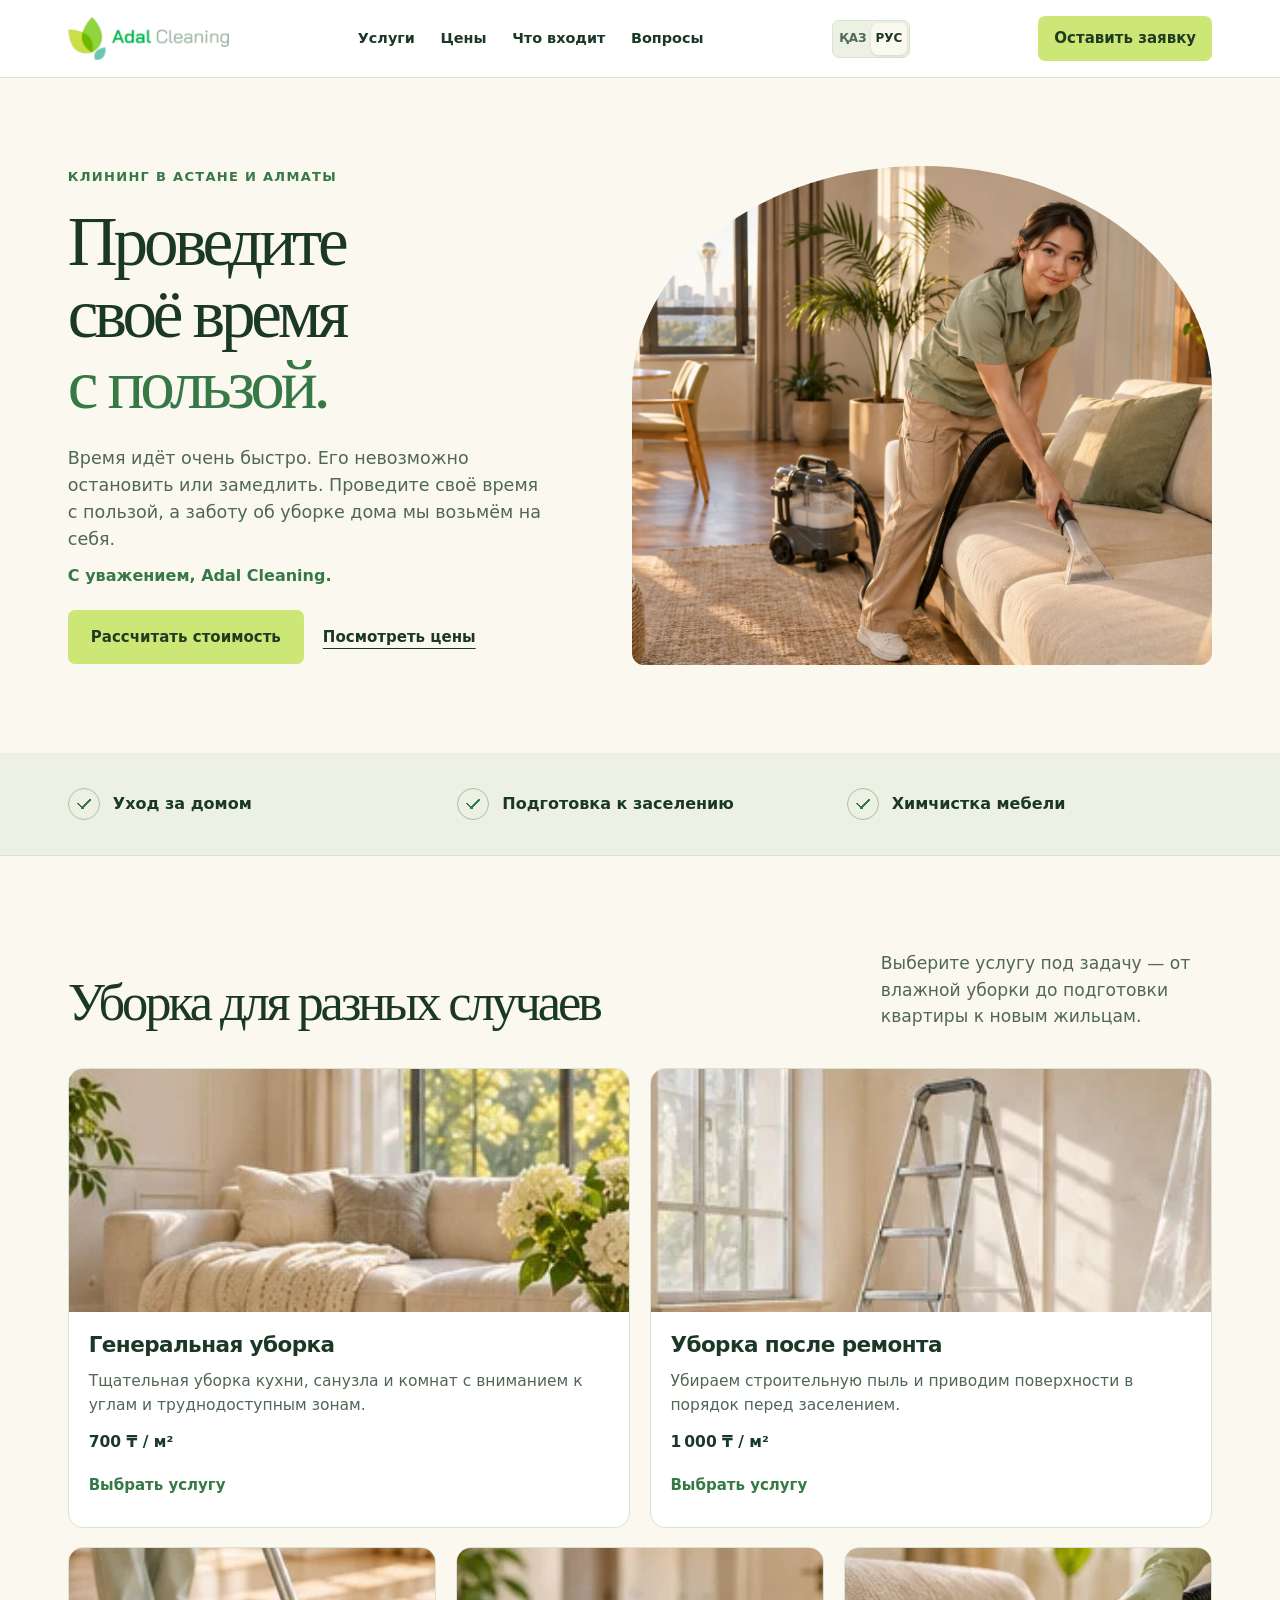
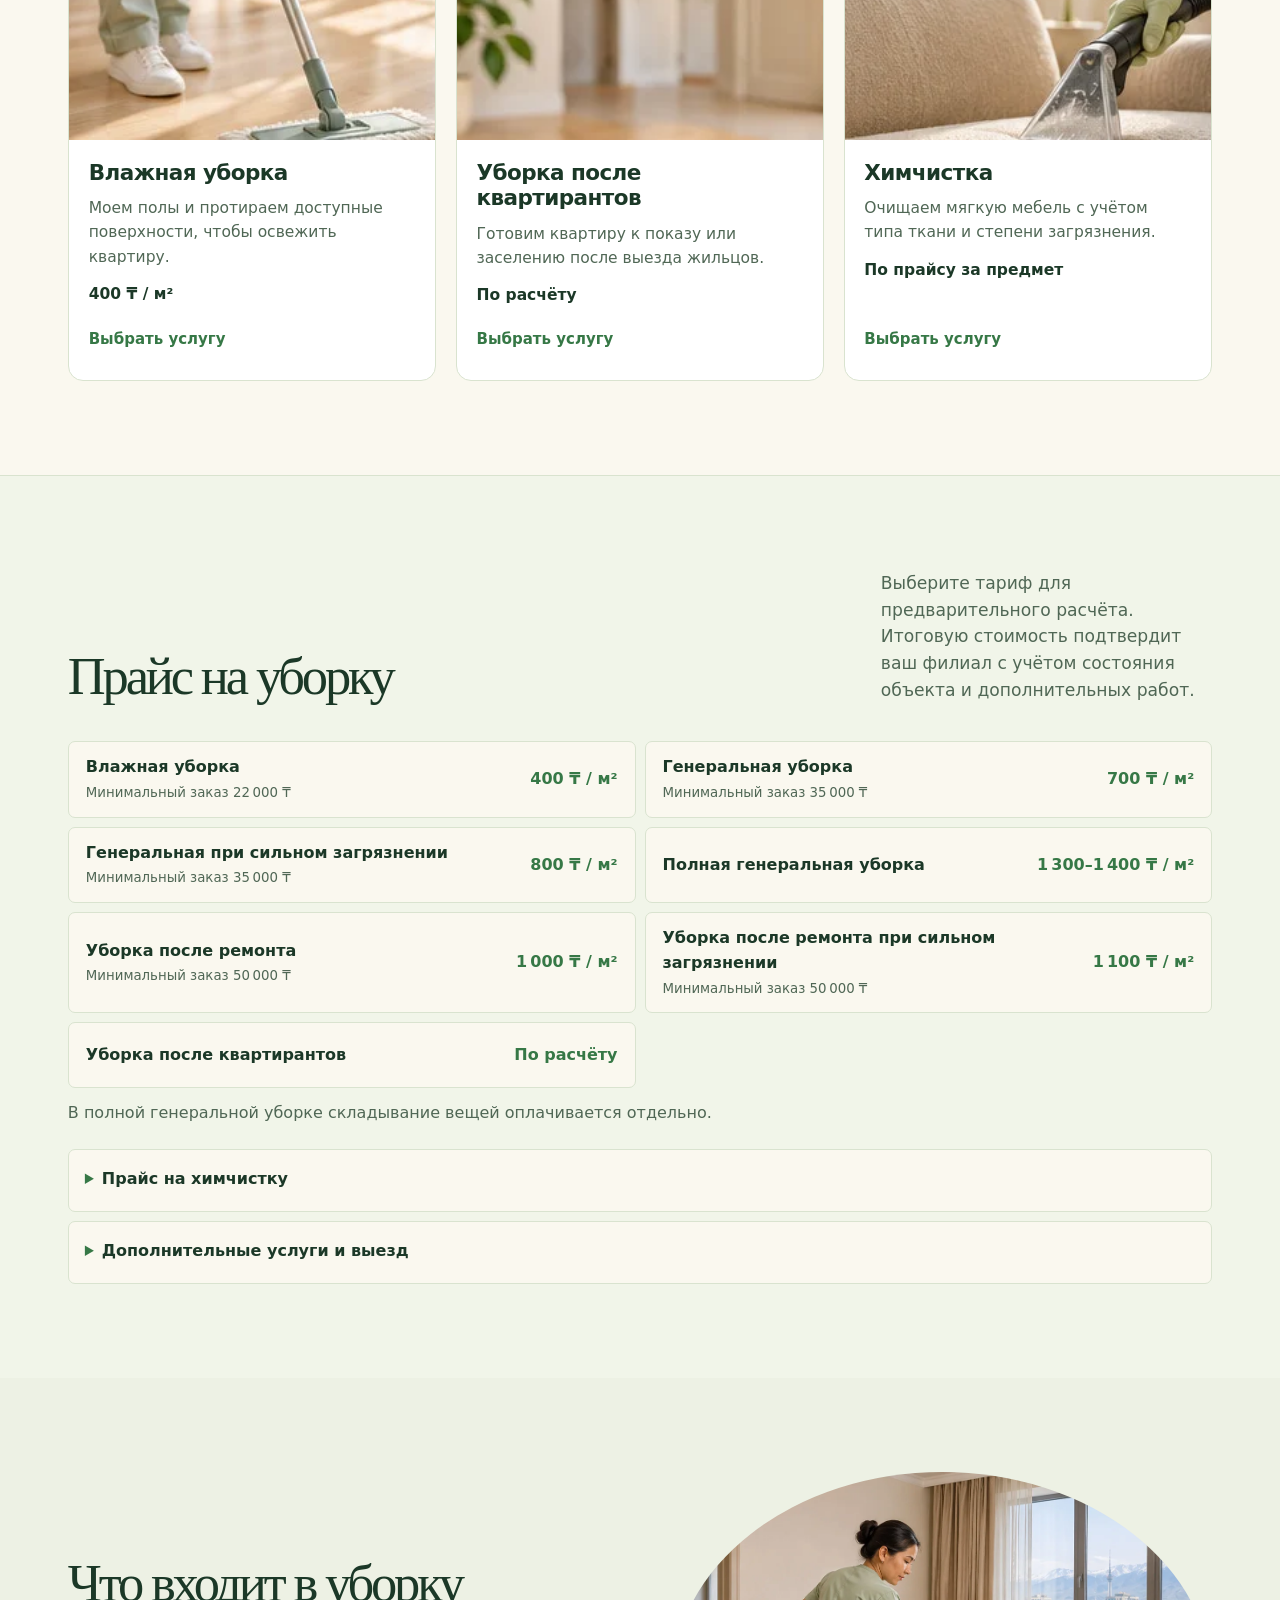
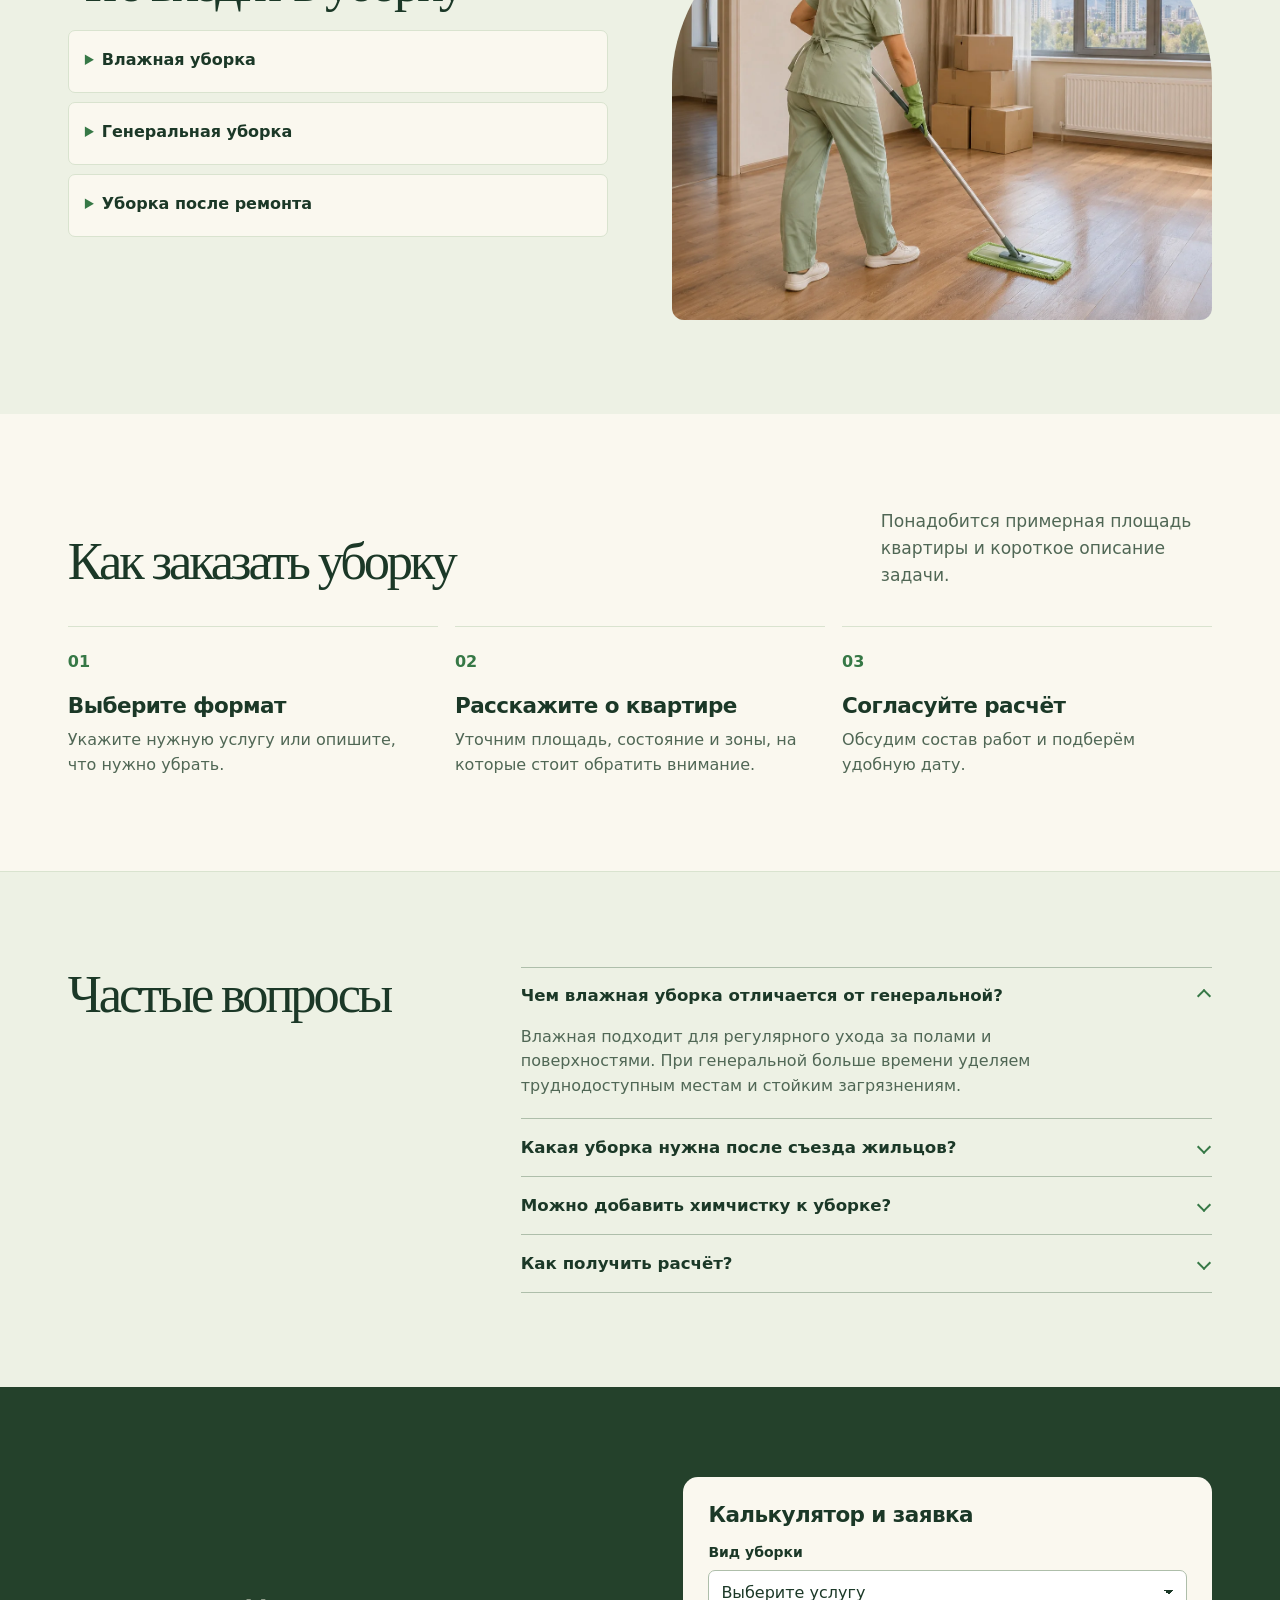
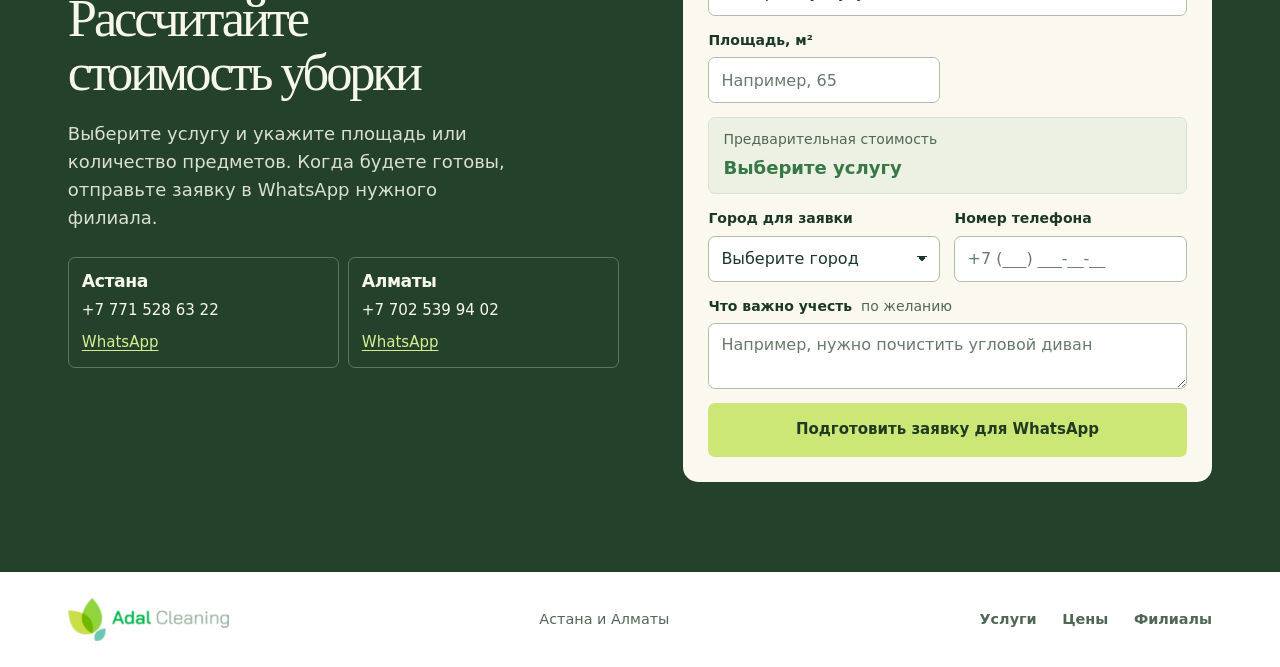
==== commit 304d709a: "Add Adal Cleaning prices, calculator and branch WhatsApp routing" ====
--- a/index.html
+++ b/index.html
@@ -3,13 +3,14 @@
 <head>
   <meta charset="utf-8">
   <meta name="viewport" content="width=device-width, initial-scale=1">
-  <meta name="description" content="Возвращаем порядок в квартиру после ремонта или аренды, ухаживаем за полами и мягкой мебелью.">
+  <meta name="description" content="Уборка и химчистка в Астане и Алматы. Прайс, онлайн-расчёт и связь с филиалом в WhatsApp.">
   <meta name="theme-color" content="#faf8ef">
   <title>Adal Cleaning | Клининг для дома</title>
   <link rel="alternate" hreflang="ru" href="index.html">
   <link rel="alternate" hreflang="kk" href="kk.html">
   <link rel="icon" href="assets/logo.png" type="image/png">
   <link rel="stylesheet" href="shared/landing.css">
+  <link rel="stylesheet" href="shared/pricing.css">
   <script src="shared/landing.js" defer></script>
 </head>
 <body class="adal_cleaning" id="top" data-brand="Adal Cleaning">
@@ -27,8 +28,8 @@
       </button>
       <nav class="nav" id="site-nav" aria-label="Главное меню">
         <a href="#services">Услуги</a>
+        <a href="#prices">Цены</a>
         <a href="#details">Что входит</a>
-        <a href="#process">Как заказать</a>
         <a href="#faq">Вопросы</a>
         <a class="mobile-menu-cta" href="#contact">Оставить заявку</a>
       </nav>
@@ -40,11 +41,13 @@
     <section class="hero" aria-labelledby="hero-title">
       <div class="wrap hero-grid">
         <div class="hero-text">
-          <p class="kicker">Клининг для дома</p>
-          <h1 id="hero-title">Чистый дом.<br> <span>Больше времени<br> для себя.</span></h1>
-          <p class="description">Возвращаем порядок в квартиру после ремонта или аренды, ухаживаем за полами и мягкой мебелью.</p>
+          <p class="kicker">Клининг в Астане и Алматы</p>
+          <h1 id="hero-title">Проведите своё время <span>с пользой.</span></h1>
+          <p class="description">Время идёт очень быстро. Его невозможно остановить или замедлить. Проведите своё время с пользой, а заботу об уборке дома мы возьмём на себя.</p>
+          <p class="hero-signature">С уважением, Adal Cleaning.</p>
           <div class="hero-cta">
             <a class="button" href="#contact">Рассчитать стоимость</a>
+            <a class="hero-link" href="#prices">Посмотреть цены</a>
           </div>
         </div>
         <img src="assets/hero.webp" alt="Клинер за работой в квартире" class="hero-photo" fetchpriority="high">
@@ -69,7 +72,8 @@
             <div class="card-body">
               <h3>Генеральная уборка</h3>
               <p>Тщательная уборка кухни, санузла и комнат с вниманием к углам и труднодоступным зонам.</p>
-              <a class="service-link" href="#contact" data-service="Генеральная уборка">Выбрать услугу<span class="sr-only"> · Генеральная уборка</span></a>
+              <p class="price">700 ₸ / м²</p>
+              <a class="service-link" href="#contact" data-service="general">Выбрать услугу<span class="sr-only"> · Генеральная уборка</span></a>
             </div>
           </article>
           <article class="card" data-reveal>
@@ -77,7 +81,8 @@
             <div class="card-body">
               <h3>Уборка после ремонта</h3>
               <p>Убираем строительную пыль и приводим поверхности в порядок перед заселением.</p>
-              <a class="service-link" href="#contact" data-service="Уборка после ремонта">Выбрать услугу<span class="sr-only"> · Уборка после ремонта</span></a>
+              <p class="price">1 000 ₸ / м²</p>
+              <a class="service-link" href="#contact" data-service="renovation">Выбрать услугу<span class="sr-only"> · Уборка после ремонта</span></a>
             </div>
           </article>
           <article class="card" data-reveal>
@@ -85,7 +90,8 @@
             <div class="card-body">
               <h3>Влажная уборка</h3>
               <p>Моем полы и протираем доступные поверхности, чтобы освежить квартиру.</p>
-              <a class="service-link" href="#contact" data-service="Влажная уборка">Выбрать услугу<span class="sr-only"> · Влажная уборка</span></a>
+              <p class="price">400 ₸ / м²</p>
+              <a class="service-link" href="#contact" data-service="wet">Выбрать услугу<span class="sr-only"> · Влажная уборка</span></a>
             </div>
           </article>
           <article class="card" data-reveal>
@@ -93,7 +99,8 @@
             <div class="card-body">
               <h3>Уборка после квартирантов</h3>
               <p>Готовим квартиру к показу или заселению после выезда жильцов.</p>
-              <a class="service-link" href="#contact" data-service="Уборка после квартирантов">Выбрать услугу<span class="sr-only"> · Уборка после квартирантов</span></a>
+              <p class="price">По расчёту</p>
+              <a class="service-link" href="#contact" data-service="tenants">Выбрать услугу<span class="sr-only"> · Уборка после квартирантов</span></a>
             </div>
           </article>
           <article class="card" data-reveal>
@@ -101,22 +108,80 @@
             <div class="card-body">
               <h3>Химчистка</h3>
               <p>Очищаем мягкую мебель с учётом типа ткани и степени загрязнения.</p>
-              <a class="service-link" href="#contact" data-service="Химчистка">Выбрать услугу<span class="sr-only"> · Химчистка</span></a>
-            </div>
-          </article>
+              <p class="price">По прайсу за предмет</p>
+              <a class="service-link" href="#contact" data-service="dry">Выбрать услугу<span class="sr-only"> · Химчистка</span></a>
+            </div>
+          </article>
+        </div>
+      </div>
+    </section>
+    <section class="pad pricing" id="prices" aria-labelledby="prices-title">
+      <div class="wrap">
+        <div class="section-title" data-reveal>
+          <h2 id="prices-title">Прайс на уборку</h2>
+          <p class="aside">Выберите тариф для предварительного расчёта. Итоговую стоимость подтвердит ваш филиал с учётом состояния объекта и дополнительных работ.</p>
+        </div>
+        <div class="tariffs" data-reveal>
+          <a class="tariff" href="#contact" data-service="wet"><span>Влажная уборка<small>Минимальный заказ 22 000 ₸</small></span><strong>400 ₸ / м²</strong><span class="sr-only"> · Рассчитать</span></a>
+          <a class="tariff" href="#contact" data-service="general"><span>Генеральная уборка<small>Минимальный заказ 35 000 ₸</small></span><strong>700 ₸ / м²</strong><span class="sr-only"> · Рассчитать</span></a>
+          <a class="tariff" href="#contact" data-service="general-heavy"><span>Генеральная при сильном загрязнении<small>Минимальный заказ 35 000 ₸</small></span><strong>800 ₸ / м²</strong><span class="sr-only"> · Рассчитать</span></a>
+          <a class="tariff" href="#contact" data-service="general-full"><span>Полная генеральная уборка</span><strong>1 300–1 400 ₸ / м²</strong><span class="sr-only"> · Рассчитать</span></a>
+          <a class="tariff" href="#contact" data-service="renovation"><span>Уборка после ремонта<small>Минимальный заказ 50 000 ₸</small></span><strong>1 000 ₸ / м²</strong><span class="sr-only"> · Рассчитать</span></a>
+          <a class="tariff" href="#contact" data-service="renovation-heavy"><span>Уборка после ремонта при сильном загрязнении<small>Минимальный заказ 50 000 ₸</small></span><strong>1 100 ₸ / м²</strong><span class="sr-only"> · Рассчитать</span></a>
+          <a class="tariff" href="#contact" data-service="tenants"><span>Уборка после квартирантов</span><strong>По расчёту</strong><span class="sr-only"> · Рассчитать</span></a>
+        </div>
+        <p class="tariff-note">В полной генеральной уборке складывание вещей оплачивается отдельно.</p>
+        <div class="price-details" data-reveal>
+          <details>
+            <summary>Прайс на химчистку</summary>
+            <dl>
+            <div><dt>Стулья</dt><dd>1 000–3 000 ₸</dd></div>
+            <div><dt>Кресло</dt><dd>5 000–10 000 ₸</dd></div>
+            <div><dt>Диван</dt><dd>от 10 000 ₸</dd></div>
+            <div><dt>Подушки</dt><dd>500–800 ₸</dd></div>
+            <div><dt>Детский матрас</dt><dd>до 5 000 ₸</dd></div>
+            <div><dt>Матрас 1,5 м</dt><dd>8 000–10 000 ₸</dd></div>
+            <div><dt>Двуспальный матрас</dt><dd>10 000–18 000 ₸</dd></div>
+            <div><dt>Изголовье кровати</dt><dd>4 000–8 000 ₸</dd></div>
+            <div><dt>Кровать</dt><dd>5 000–9 000 ₸</dd></div>
+            <div><dt>Пуфик</dt><dd>2 000–6 000 ₸</dd></div>
+            <div><dt>Ковролин и ковровые покрытия</dt><dd>1 000 ₸ / м²</dd></div>
+            </dl>
+            <p>Цена зависит от размера и степени загрязнения.</p>
+            <a class="service-link" href="#contact" data-service="dry">Рассчитать химчистку</a>
+          </details>
+          <details>
+            <summary>Дополнительные услуги и выезд</summary>
+            <dl>
+            <div><dt>Кухонный гарнитур изнутри</dt><dd>3 000 ₸ / пог. м</dd></div>
+            <div><dt>Шкафы изнутри</dt><dd>1 500 ₸ / пог. м</dd></div>
+            <div><dt>Холодильник</dt><dd>3 000 ₸</dd></div>
+            <div><dt>Холодильник с морозильной камерой</dt><dd>5 000 ₸</dd></div>
+            <div><dt>Двухкамерный холодильник</dt><dd>7 000 ₸</dd></div>
+            <div><dt>Посудомоечная машина</dt><dd>3 000 ₸</dd></div>
+            <div><dt>Духовка</dt><dd>5 000 ₸</dd></div>
+            <div><dt>Кондиционер</dt><dd>2 000 ₸</dd></div>
+            <div><dt>Стирка тюля со снятием и навешиванием</dt><dd>2 000 ₸ / окно</dd></div>
+            <div><dt>Стирка тюля и штор со снятием и навешиванием</dt><dd>5 000 ₸ / окно</dd></div>
+            <div><dt>Глажка</dt><dd>1 500 ₸ / 30 мин</dd></div>
+            <div><dt>Стиральная машина</dt><dd>5 000 ₸</dd></div>
+            <div><dt>Балкон при уборке после ремонта</dt><dd>5 000–10 000 ₸</dd></div>
+            <div><dt>Выезд за город</dt><dd>от 5 000 ₸</dd></div>
+            </dl>
+            <p>Стоимость выезда за город зависит от расстояния.</p>
+          </details>
         </div>
       </div>
     </section>
     <section class="pad secondary " id="details" aria-labelledby="details-title">
       <div class="wrap split" data-reveal>
         <div class="secondary-copy">
-          <h2 id="details-title">Квартира к заселению</h2>
-          <p class="intro">Готовитесь переехать или ждёте новых жильцов? Обсудим состояние квартиры и подберём уборку под задачу.</p>
-          <ul class="rows" role="list">
-            <li>После ремонта — убрать строительную пыль</li>
-            <li>После квартирантов — привести в порядок кухню, ванную и комнаты</li>
-            <li>Для мебели — отдельно рассчитать химчистку</li>
-          </ul>
+          <h2 id="details-title">Что входит в уборку</h2>
+          <div class="price-details scope-details">
+            <details><summary>Влажная уборка</summary><p>Протираем открытые поверхности и фасады, пылесосим ковры и коврики, моем полы, плинтусы и сантехнику, выносим бытовой мусор.</p></details>
+            <details><summary>Генеральная уборка</summary><p>Убираем пыль со стен, потолков, радиаторов и люстр, моем окна снаружи по сезону и чистим шторы паром. Моем полы и плинтусы, убираем за подвижной мебелью, чистим кухонные фасады, вытяжку и санузлы. Мытьё шкафов, холодильника и духовки изнутри оплачивается отдельно.</p></details>
+            <details><summary>Уборка после ремонта</summary><p>Убираем строительную пыль со всех доступных поверхностей, моем окна, рамы и подоконники, снимаем плёнку и наклейки. Чистим радиаторы и сантехнику, моем полы и удаляем следы цемента и краски там, где это возможно.</p></details>
+          </div>
         </div>
         <img src="assets/detail.webp" alt="Профессиональная уборка в квартире" class="photobox" loading="lazy" decoding="async">
       </div>
@@ -172,24 +237,69 @@
     <section class="contact" id="contact" aria-labelledby="contact-title">
       <div class="wrap">
         <div data-reveal>
-          <h2 id="contact-title">Подберём уборку для вашего дома</h2>
-          <p>Расскажите о квартире и выберите услугу. Согласуем объём работ и рассчитаем стоимость.</p>
+          <h2 id="contact-title">Рассчитайте стоимость уборки</h2>
+          <p>Выберите услугу и укажите площадь или количество предметов. Когда будете готовы, отправьте заявку в WhatsApp нужного филиала.</p>
+          <div class="branch-list" aria-label="Контакты филиалов">
+            <div class="branch">
+              <h3>Астана</h3>
+              <a href="tel:+77715286322">+7 771 528 63 22</a>
+              <a href="https://wa.me/77715286322" aria-label="Написать в WhatsApp · Астана">WhatsApp</a>
+            </div>
+            <div class="branch">
+              <h3>Алматы</h3>
+              <a href="tel:+77025399402">+7 702 539 94 02</a>
+              <a href="https://wa.me/77025399402" aria-label="Написать в WhatsApp · Алматы">WhatsApp</a>
+            </div>
+          </div>
         </div>
         <form id="quote-form" data-reveal>
-          <h3 class="full">Заявка на расчёт</h3>
-          <p class="form-hint full">Подготовьте текст заявки, чтобы отправить его в удобном мессенджере.</p>
+          <h3 class="full">Калькулятор и заявка</h3>
           <label class="full" for="service">Вид уборки
             <select id="service" name="service" required>
               <option value="">Выберите услугу</option>
-              <option>Генеральная уборка</option>
-              <option>Уборка после ремонта</option>
-              <option>Влажная уборка</option>
-              <option>Уборка после квартирантов</option>
-              <option>Химчистка</option>
+              <option value="wet" data-low="400" data-high="400" data-minimum="22000">Влажная уборка</option>
+              <option value="general" data-low="700" data-high="700" data-minimum="35000">Генеральная уборка</option>
+              <option value="general-heavy" data-low="800" data-high="800" data-minimum="35000">Генеральная при сильном загрязнении</option>
+              <option value="general-full" data-low="1300" data-high="1400" data-minimum="0">Полная генеральная уборка</option>
+              <option value="renovation" data-low="1000" data-high="1000" data-minimum="50000">Уборка после ремонта</option>
+              <option value="renovation-heavy" data-low="1100" data-high="1100" data-minimum="50000">Уборка после ремонта при сильном загрязнении</option>
+              <option value="tenants" data-low="0" data-high="0" data-minimum="0">Уборка после квартирантов</option>
+              <option value="dry" data-low="0" data-high="0" data-minimum="0">Химчистка</option>
             </select>
           </label>
-          <label for="area">Площадь, м²
-            <input id="area" name="area" type="number" min="1" step="any" inputmode="decimal" placeholder="Например, 65">
+          <label class="full" for="item" id="item-field" hidden>Мебель или покрытие
+            <select id="item" name="item" disabled>
+              <option value="">Выберите позицию</option>
+              <option value="1" data-low="1000" data-high="3000" data-area="false">Стулья</option>
+              <option value="2" data-low="5000" data-high="10000" data-area="false">Кресло</option>
+              <option value="3" data-low="10000" data-high="0" data-area="false">Диван</option>
+              <option value="4" data-low="500" data-high="800" data-area="false">Подушки</option>
+              <option value="5" data-low="0" data-high="5000" data-area="false">Детский матрас</option>
+              <option value="6" data-low="8000" data-high="10000" data-area="false">Матрас 1,5 м</option>
+              <option value="7" data-low="10000" data-high="18000" data-area="false">Двуспальный матрас</option>
+              <option value="8" data-low="4000" data-high="8000" data-area="false">Изголовье кровати</option>
+              <option value="9" data-low="5000" data-high="9000" data-area="false">Кровать</option>
+              <option value="10" data-low="2000" data-high="6000" data-area="false">Пуфик</option>
+              <option value="11" data-low="1000" data-high="1000" data-area="true">Ковролин и ковровые покрытия</option>
+            </select>
+          </label>
+          <label for="area" id="area-field">Площадь, м²
+            <input id="area" name="area" type="number" min="0.1" step="any" inputmode="decimal" placeholder="Например, 65">
+          </label>
+          <label for="quantity" id="quantity-field" hidden>Количество, шт.
+            <input id="quantity" name="quantity" type="number" min="1" step="1" inputmode="numeric" value="1" disabled>
+          </label>
+          <div class="estimate full">
+            <span>Предварительная стоимость</span>
+            <output id="estimate" for="service area item quantity" aria-live="polite">Выберите услугу</output>
+            <small id="estimate-note"></small>
+          </div>
+          <label for="city">Город для заявки
+            <select id="city" name="city" required>
+              <option value="">Выберите город</option>
+              <option value="astana" data-whatsapp="77715286322">Астана</option>
+              <option value="almaty" data-whatsapp="77025399402">Алматы</option>
+            </select>
           </label>
           <label for="phone">Номер телефона
             <input id="phone" name="phone" type="tel" autocomplete="tel" inputmode="tel" maxlength="32" placeholder="+7 (___) ___-__-__" required>
@@ -197,7 +307,7 @@
           <label class="full" for="notes">Что важно учесть <span>по желанию</span>
             <textarea id="notes" name="notes" rows="2" maxlength="500" placeholder="Например, нужно почистить угловой диван"></textarea>
           </label>
-          <button class="button full" type="submit" disabled>Подготовить заявку</button>
+          <button class="button full" type="submit" disabled>Подготовить заявку для WhatsApp</button>
           <noscript class="full"><p class="form-hint">Включите JavaScript, чтобы подготовить текст заявки.</p></noscript>
           <div class="form-result full" id="quote-result" hidden>
             <p class="result-status" id="quote-status" role="status"></p>
@@ -205,7 +315,7 @@
             <textarea id="quote-message" rows="5" readonly></textarea>
             <div class="result-actions">
               <button class="button button-outline" id="quote-copy" type="button">Скопировать</button>
-              <button class="button" id="quote-share" type="button" hidden>Поделиться</button>
+              <a class="button" id="quote-whatsapp" target="_blank" rel="noopener noreferrer">Открыть WhatsApp</a>
             </div>
           </div>
         </form>
@@ -215,10 +325,11 @@
   <footer class="foot">
     <div class="wrap">
       <a class="logo" href="#top" aria-label="Adal Cleaning — в начало"><img src="assets/logo.png" alt="" decoding="async"></a>
-      <span>Клининговая компания</span>
+      <span>Астана и Алматы</span>
       <nav aria-label="Подвал">
         <a href="#services">Услуги</a>
-        <a href="#contact">Оставить заявку</a>
+        <a href="#prices">Цены</a>
+        <a href="#contact">Филиалы</a>
       </nav>
     </div>
   </footer>
--- a/shared/landing.css
+++ b/shared/landing.css
@@ -601,7 +601,11 @@
 }
 
 @media (max-width: 1040px) {
-  :root { scroll-padding-top: 82px; }
+  :root { scroll-padding-top: 16px; }
+
+  /* Scroll with the page on touch layouts so iOS browser chrome can't pin
+     the site header over an anchor destination or form field. */
+  .top { position: relative; }
 
   .top-inner { min-height: 66px; gap: 14px; }
   .logo img { height: 37px; }
--- a/shared/pricing.css
+++ b/shared/pricing.css
@@ -0,0 +1,92 @@
+.adal_cleaning .hero h1 {
+  font-size: clamp(3.05rem, 5.4vw, 5.2rem);
+  max-width: 12ch;
+}
+.adal_cleaning .hero h1 span { display: block; }
+.adal_cleaning .hero .description { margin-bottom: 11px; }
+.hero-signature { margin-bottom: 22px; color: var(--mark); font-weight: 650; }
+
+.pricing { border-top: 1px solid var(--line); background: #f1f5e9; }
+.tariffs, .price-details { display: grid; gap: 9px; }
+.tariffs { grid-template-columns: repeat(2, minmax(0,1fr)); }
+.tariff {
+  display: flex;
+  align-items: center;
+  justify-content: space-between;
+  gap: 8px 16px;
+  min-height: 66px;
+  padding: 13px 17px;
+  border: 1px solid var(--line);
+  border-radius: var(--small);
+  background: var(--paper);
+  font-weight: 660;
+  transition: border-color .2s, background-color .2s;
+}
+.tariff:hover { background: #e6edd9; border-color: var(--mark); }
+.tariff strong, .price-details dd { color: var(--mark); white-space: nowrap; }
+.tariff small { display: block; margin-top: 3px; color: var(--muted); font-weight: 500; }
+.tariff-note { margin: 13px 0 23px; color: var(--muted); }
+.price-details details {
+  padding: 12px 16px;
+  border: 1px solid var(--line);
+  border-radius: var(--small);
+  background: var(--paper);
+}
+.price-details summary {
+  min-height: 37px;
+  padding-block: 5px;
+  cursor: pointer;
+  font-weight: 730;
+}
+.price-details summary::marker { color: var(--mark); }
+.price-details dl { margin: 10px 0; }
+.price-details dl div {
+  display: grid;
+  grid-template-columns: minmax(0, 1fr) auto;
+  align-items: baseline;
+  gap: 12px;
+  padding-block: 8px;
+  border-top: 1px solid var(--line);
+}
+.price-details dd { margin: 0; font-weight: 690; }
+.price-details p { margin-block: 8px; color: var(--muted); }
+.contact .branch-list {
+  display: grid;
+  grid-template-columns: repeat(2, minmax(0,1fr));
+  gap: 9px;
+  margin-top: 25px;
+}
+.branch {
+  display: grid;
+  justify-items: start;
+  gap: 8px;
+  padding: 13px;
+  border: 1px solid rgb(245 249 233 / .28);
+  border-radius: var(--small);
+}
+.branch h3 { font-size: 1.08rem; }
+.branch a { font-size: .94rem; }
+.branch a:last-child { color: #d6ee91; text-decoration: underline; text-underline-offset: 3px; }
+.branch a:hover { text-decoration: underline; }
+
+.estimate {
+  display: grid;
+  gap: 3px;
+  padding: 11px 14px;
+  border: 1px solid var(--line);
+  border-radius: var(--small);
+  background: var(--tint);
+}
+.estimate span, .estimate small { color: var(--muted); font-size: .875rem; }
+.estimate small:empty { display: none; }
+.estimate output { color: var(--mark); font-size: 1.13rem; font-weight: 760; }
+
+@media (max-width: 760px) {
+  .tariffs { grid-template-columns: minmax(0, 1fr); }
+  .adal_cleaning .hero h1 { font-size: clamp(2.8rem, 9.2vw, 4.3rem); }
+}
+@media (max-width: 385px) {
+  .tariff { flex-wrap: wrap; gap: 3px 10px; padding: 11px 13px; }
+  .price-details dl div { gap: 8px; font-size: .91rem; }
+  .contact .branch { padding: 10px; }
+}
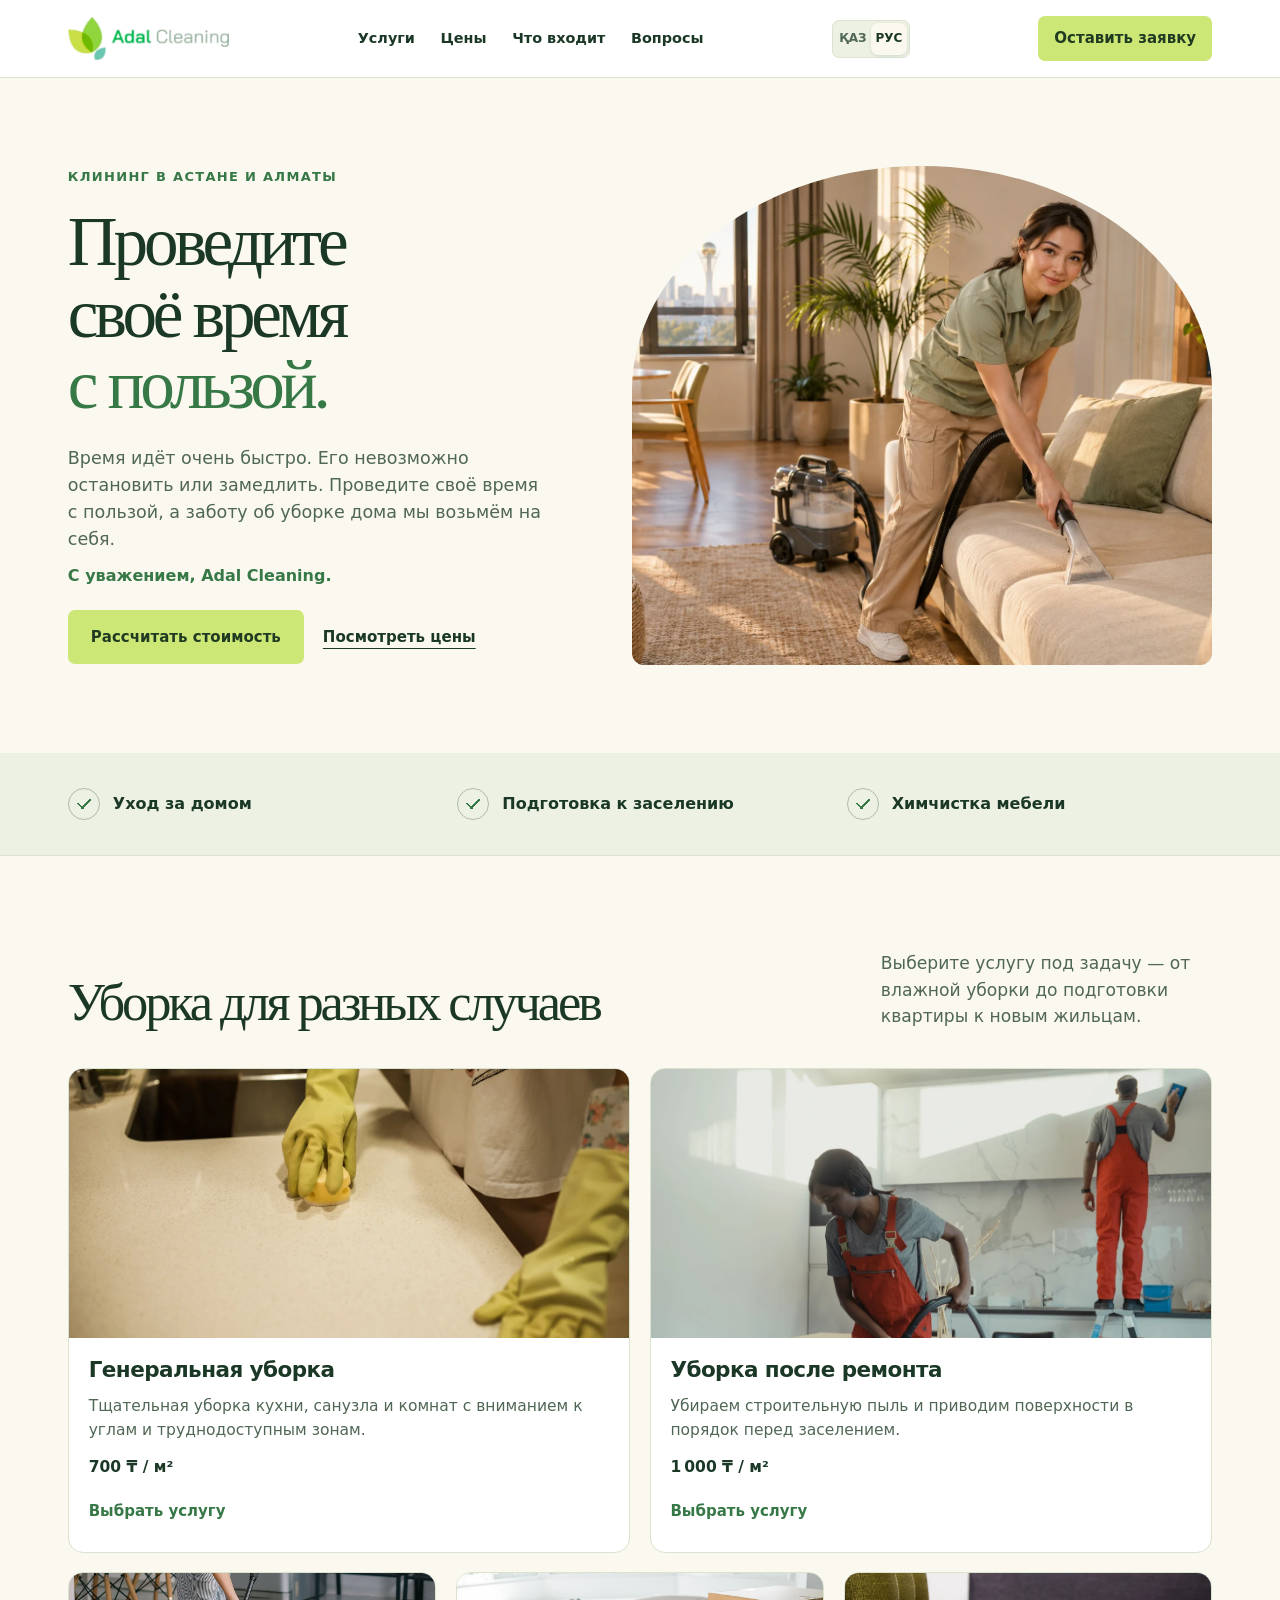
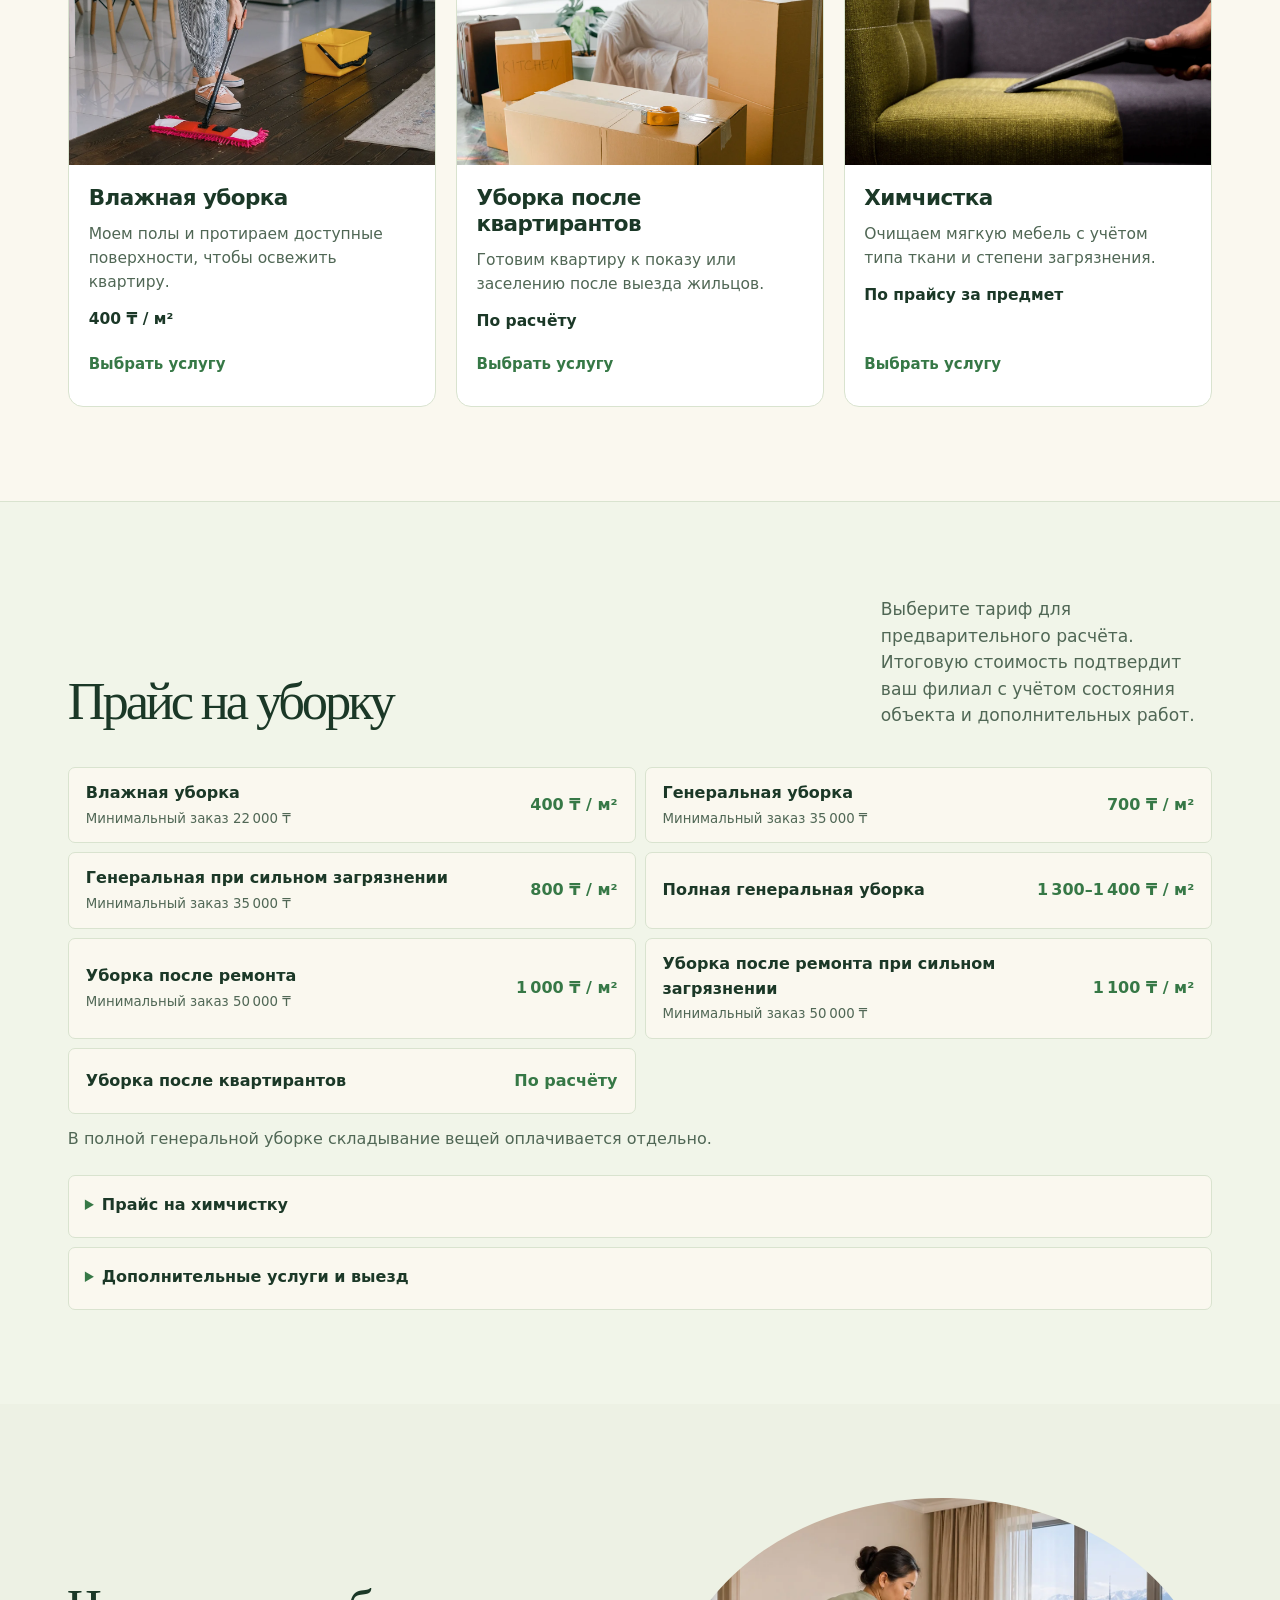
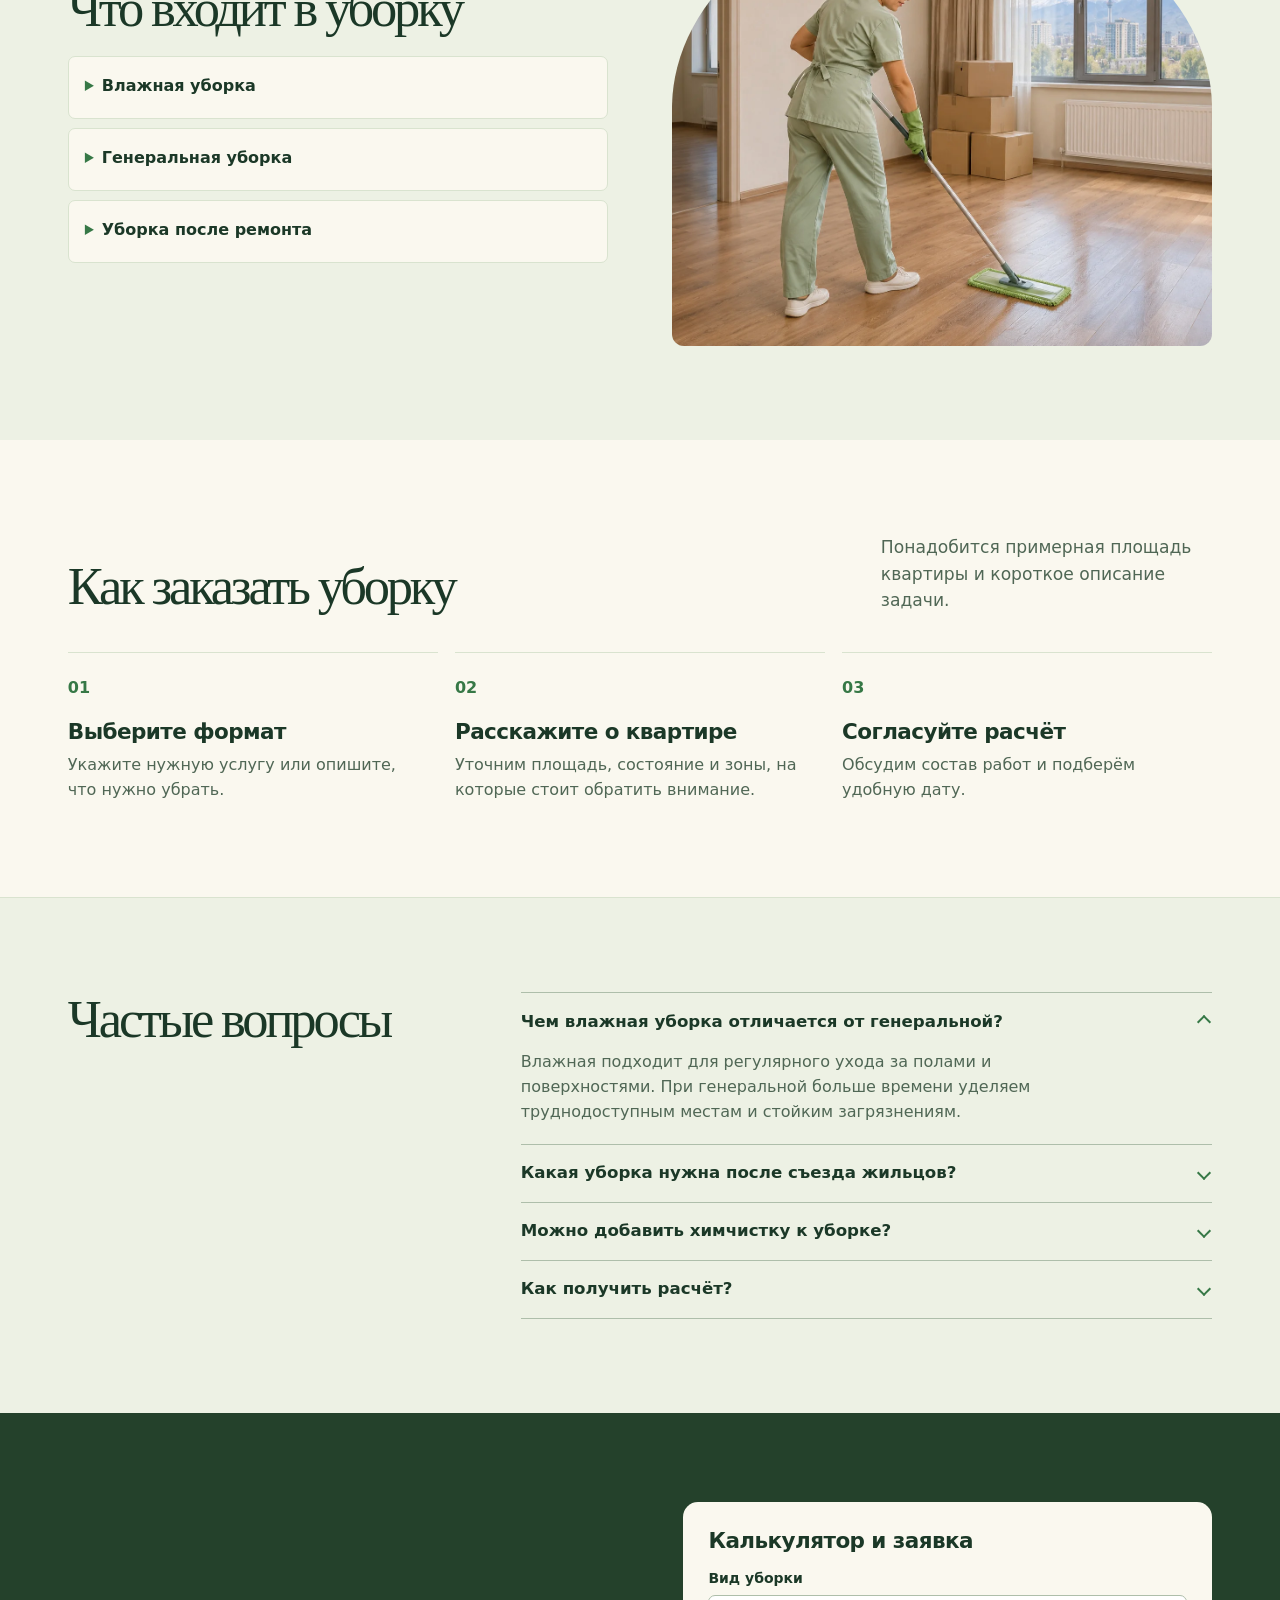
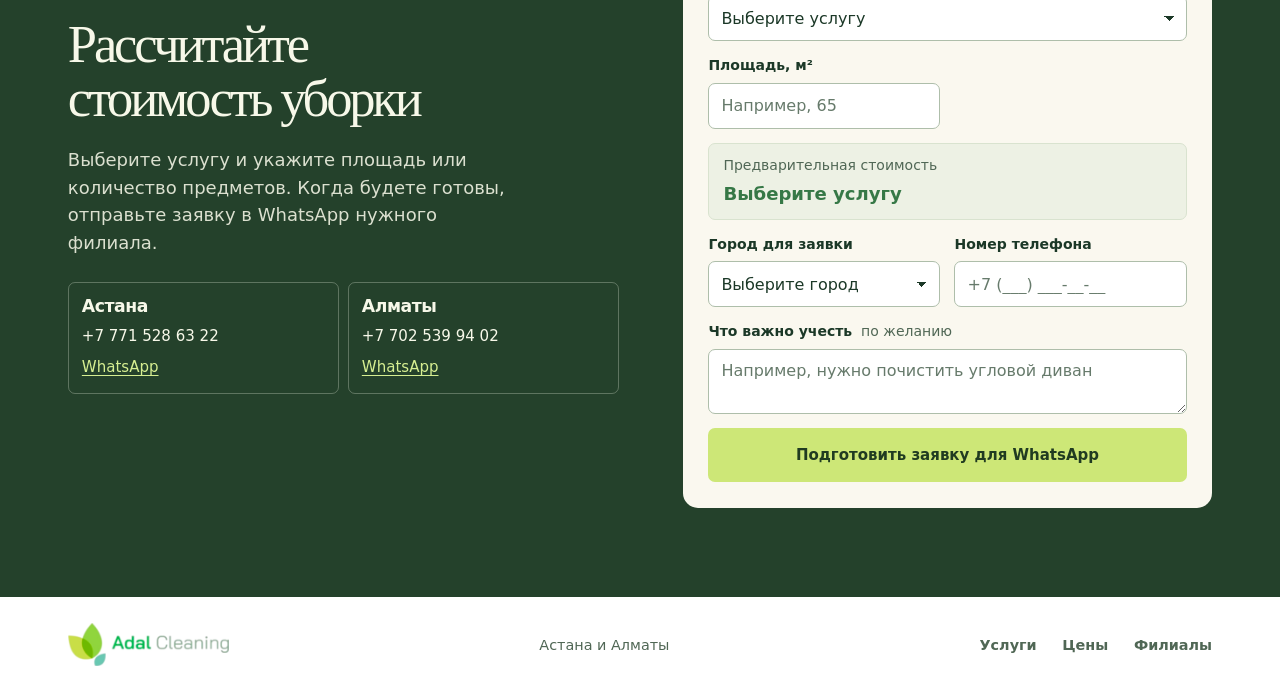
==== commit fb5de141: "Use sharper real photos for Adal Cleaning services Pexels photo IDs by card: 5591908, 6196692, 75131" ====
--- a/index.html
+++ b/index.html
@@ -68,7 +68,7 @@
         </div>
         <div class="cards">
           <article class="card" data-reveal>
-            <div class="card-media"><img src="assets/card-1.webp" alt="" loading="lazy" decoding="async"></div>
+            <div class="card-media"><img src="assets/service-deep.webp" alt="" width="1280" height="768" loading="lazy" decoding="async"></div>
             <div class="card-body">
               <h3>Генеральная уборка</h3>
               <p>Тщательная уборка кухни, санузла и комнат с вниманием к углам и труднодоступным зонам.</p>
@@ -77,7 +77,7 @@
             </div>
           </article>
           <article class="card" data-reveal>
-            <div class="card-media"><img src="assets/card-2.webp" alt="" loading="lazy" decoding="async"></div>
+            <div class="card-media"><img src="assets/service-renovation.webp" alt="" width="1280" height="768" loading="lazy" decoding="async"></div>
             <div class="card-body">
               <h3>Уборка после ремонта</h3>
               <p>Убираем строительную пыль и приводим поверхности в порядок перед заселением.</p>
@@ -86,7 +86,7 @@
             </div>
           </article>
           <article class="card" data-reveal>
-            <div class="card-media"><img src="assets/card-3.webp" alt="" loading="lazy" decoding="async"></div>
+            <div class="card-media"><img src="assets/service-wet.webp" alt="" width="1280" height="768" loading="lazy" decoding="async"></div>
             <div class="card-body">
               <h3>Влажная уборка</h3>
               <p>Моем полы и протираем доступные поверхности, чтобы освежить квартиру.</p>
@@ -95,7 +95,7 @@
             </div>
           </article>
           <article class="card" data-reveal>
-            <div class="card-media"><img src="assets/card-4.webp" alt="" loading="lazy" decoding="async"></div>
+            <div class="card-media"><img src="assets/service-move.webp" alt="" width="1280" height="768" loading="lazy" decoding="async"></div>
             <div class="card-body">
               <h3>Уборка после квартирантов</h3>
               <p>Готовим квартиру к показу или заселению после выезда жильцов.</p>
@@ -104,7 +104,7 @@
             </div>
           </article>
           <article class="card" data-reveal>
-            <div class="card-media"><img src="assets/card-5.webp" alt="" loading="lazy" decoding="async"></div>
+            <div class="card-media"><img src="assets/service-upholstery.webp" alt="" width="1280" height="768" loading="lazy" decoding="async"></div>
             <div class="card-body">
               <h3>Химчистка</h3>
               <p>Очищаем мягкую мебель с учётом типа ткани и степени загрязнения.</p>
--- a/shared/landing.css
+++ b/shared/landing.css
@@ -587,7 +587,7 @@
 .adal_cleaning .card { grid-column: span 2; }
 .adal_cleaning .card:nth-child(-n+2) { grid-column: span 3; }
 .adal_cleaning .card img { height: clamp(157px, 15vw, 204px); }
-.adal_cleaning .card:nth-child(-n+2) img { height: clamp(188px, 19vw, 255px); }
+.adal_cleaning .card:nth-child(-n+2) img { height: clamp(188px, 21vw, 300px); }
 .adal_cleaning .secondary .photobox { object-position: 54% 64%; border-radius: 50% 50% 12px 12px / 47% 47% 12px 12px; }
 
 @media (min-width: 1001px) {
--- a/shared/pricing.css
+++ b/shared/pricing.css
@@ -90,3 +90,8 @@
   .price-details dl div { gap: 8px; font-size: .91rem; }
   .contact .branch { padding: 10px; }
 }
+
+.adal_cleaning .card img[src$="service-renovation.webp"] { object-position: 50% 17%; }
+.adal_cleaning .card img[src$="service-wet.webp"] { object-position: 50% 88%; }
+.adal_cleaning .card img[src$="service-move.webp"] { object-position: 50% 56%; }
+.adal_cleaning .card img[src$="service-upholstery.webp"] { object-position: 50% 63%; }
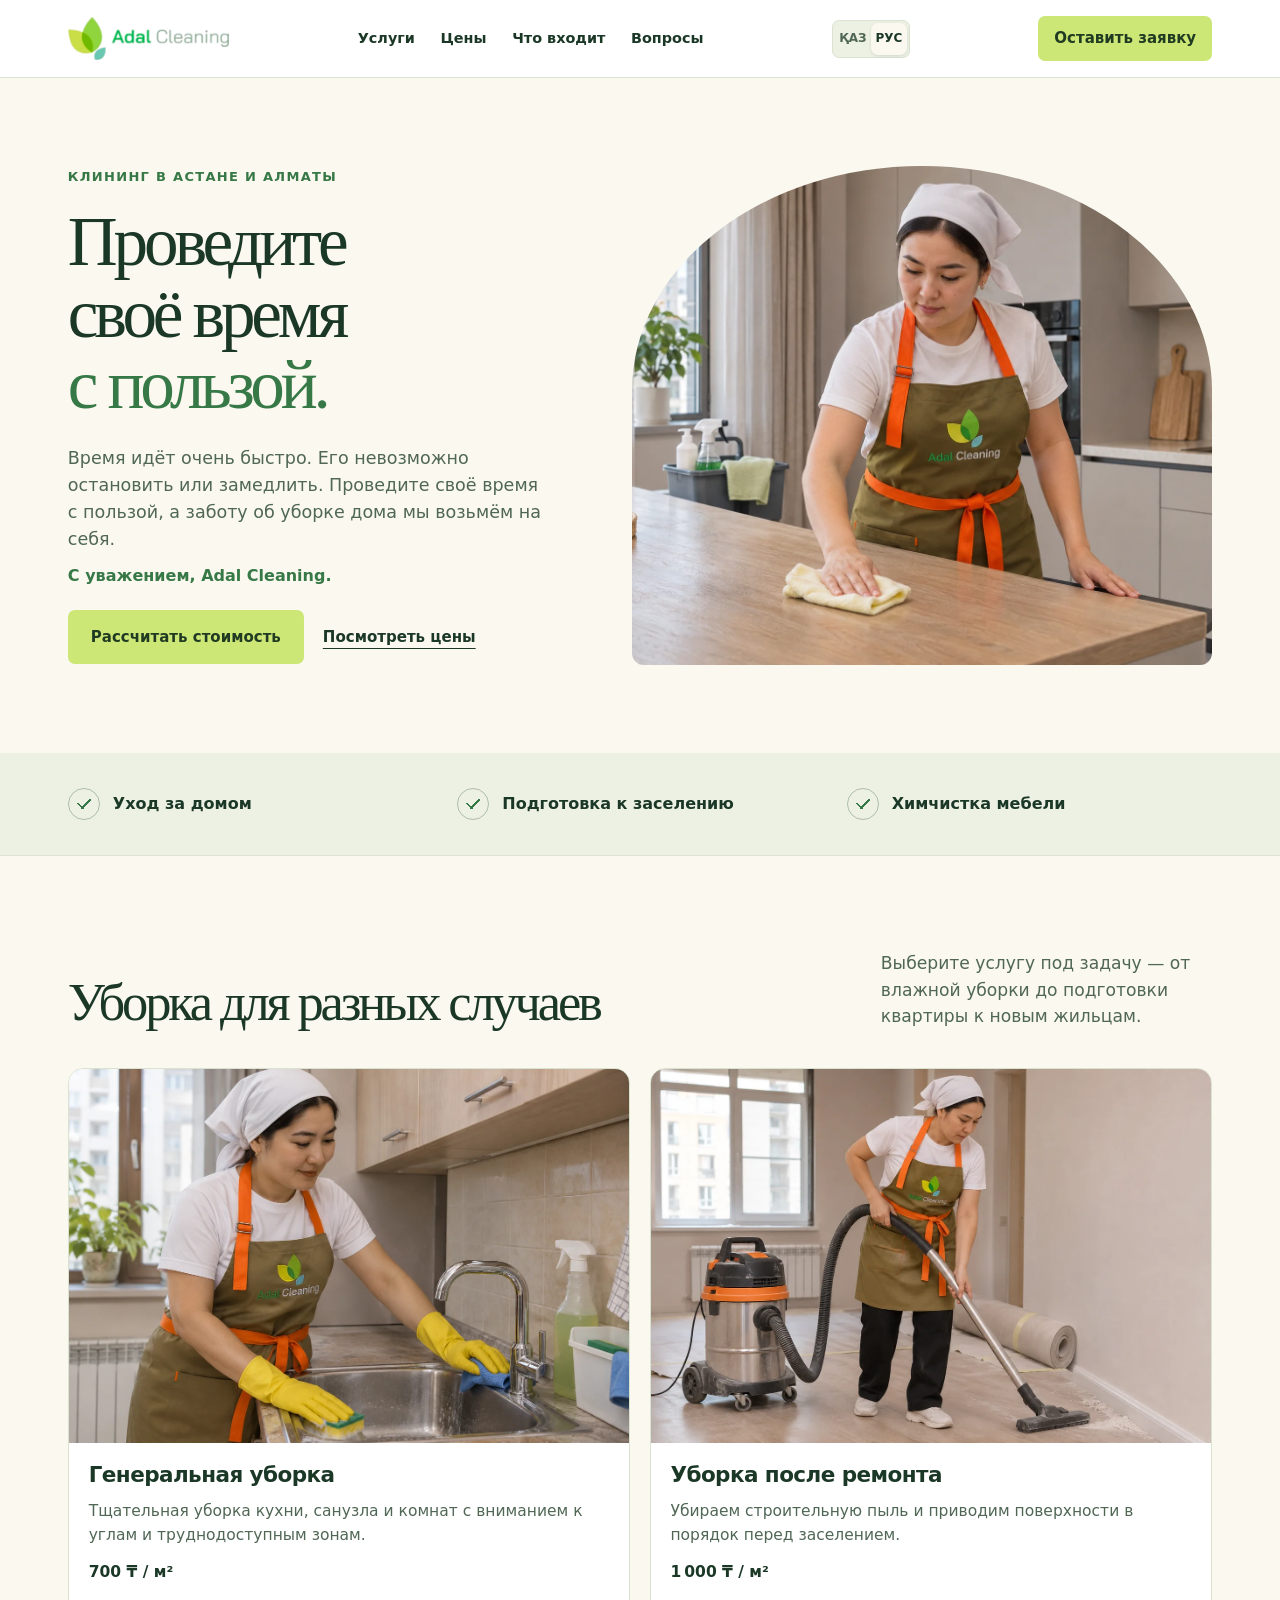
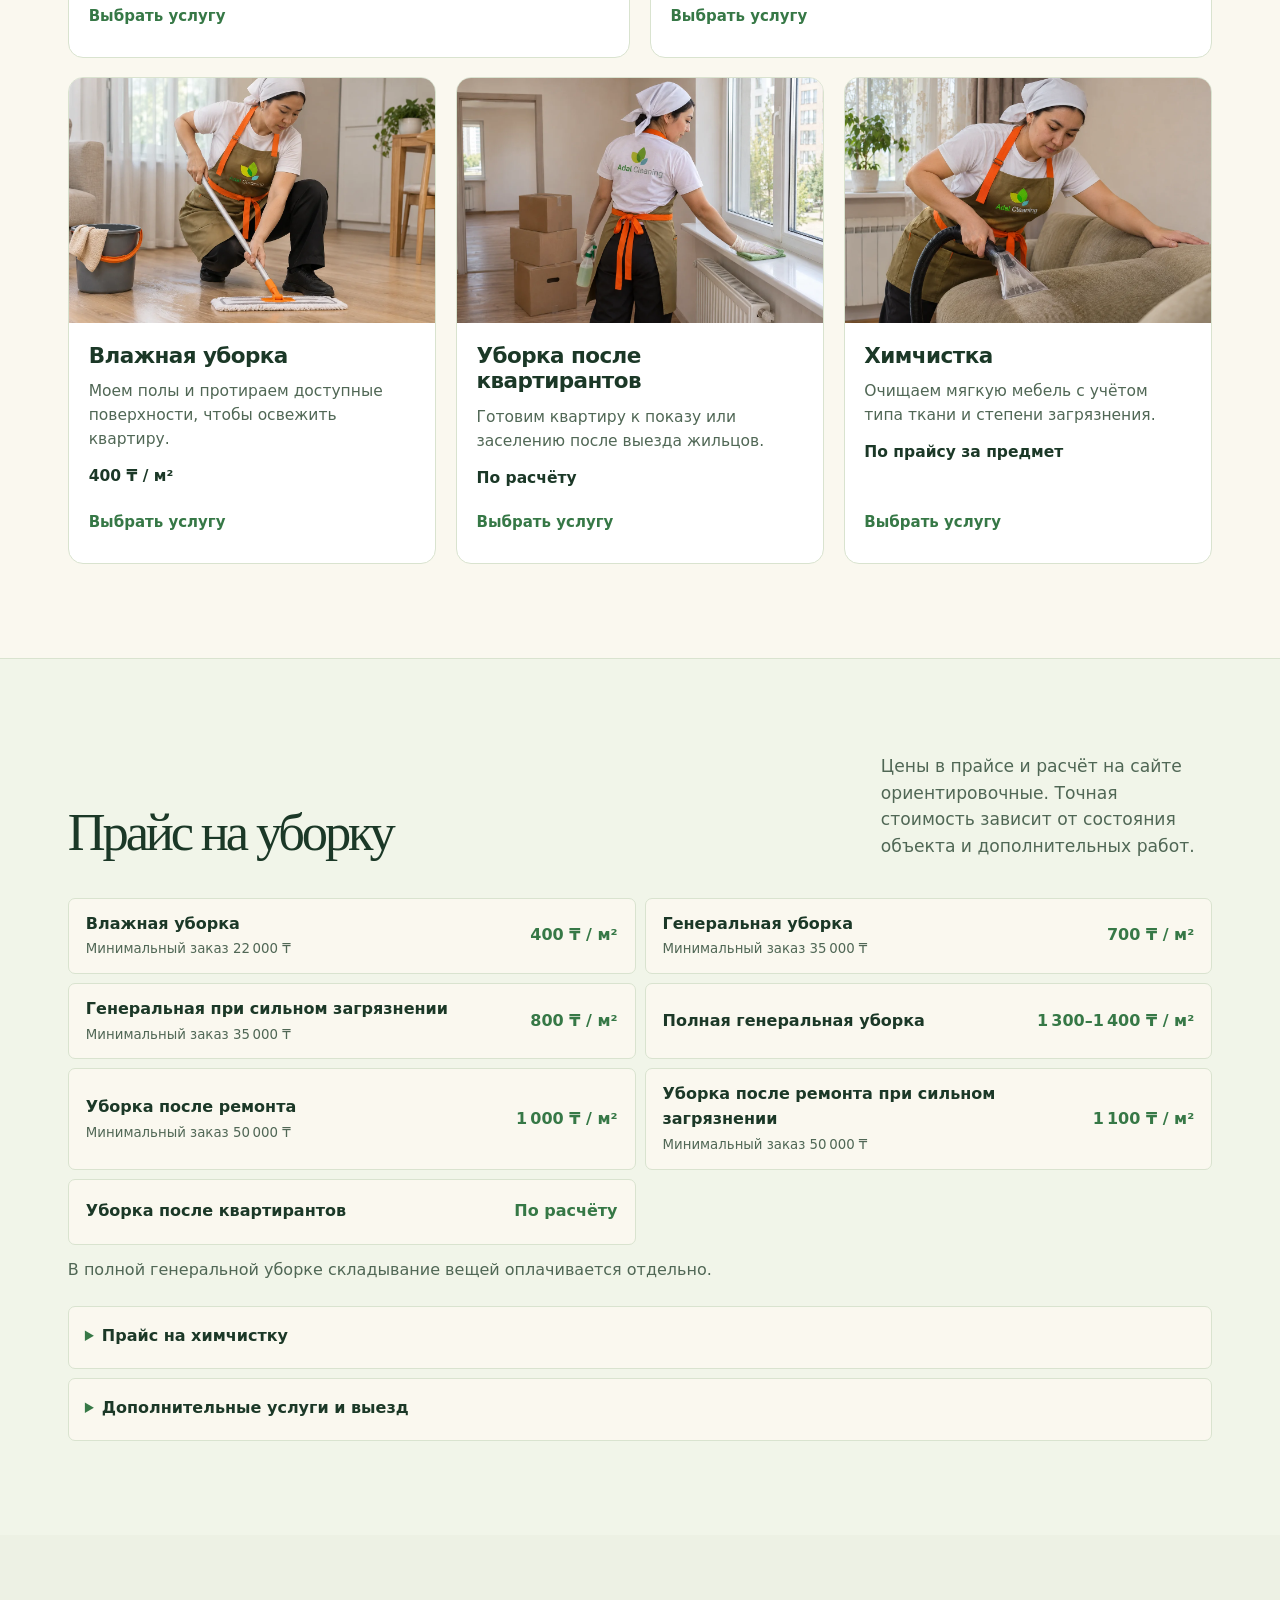
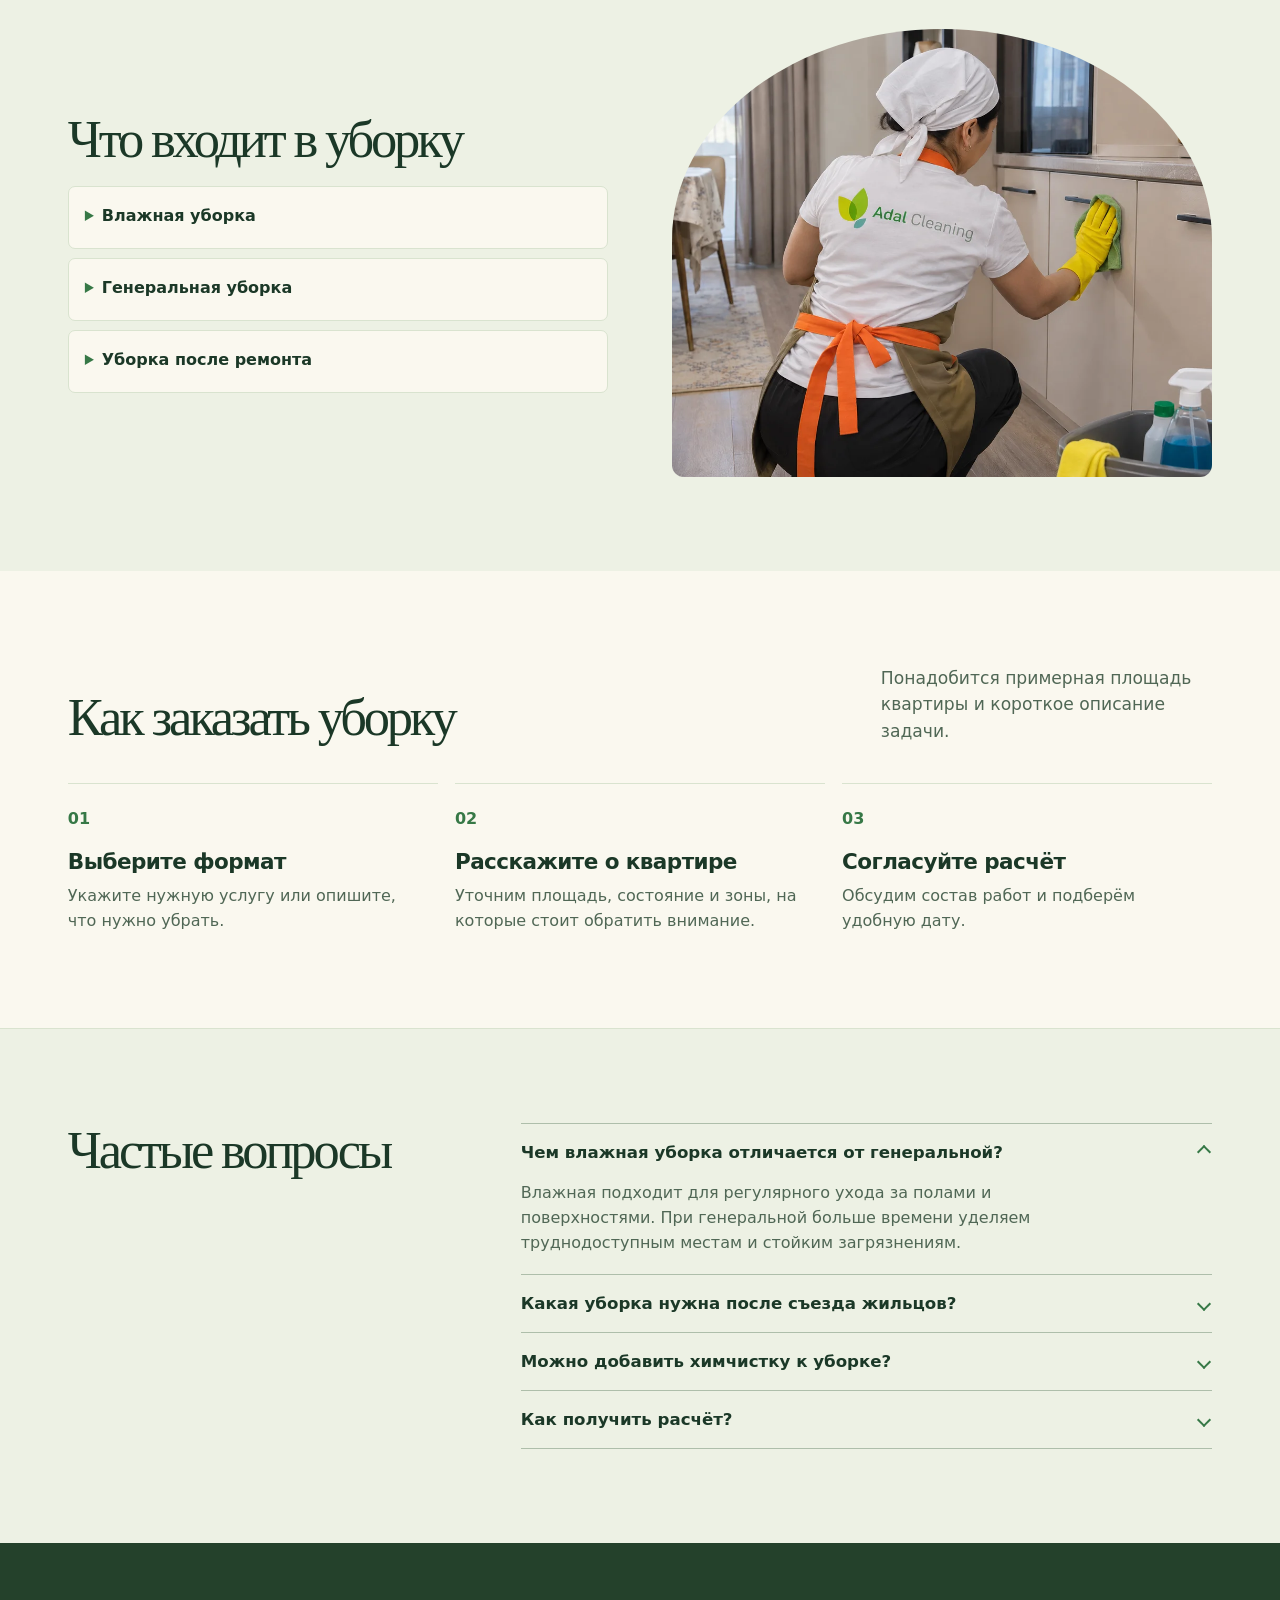
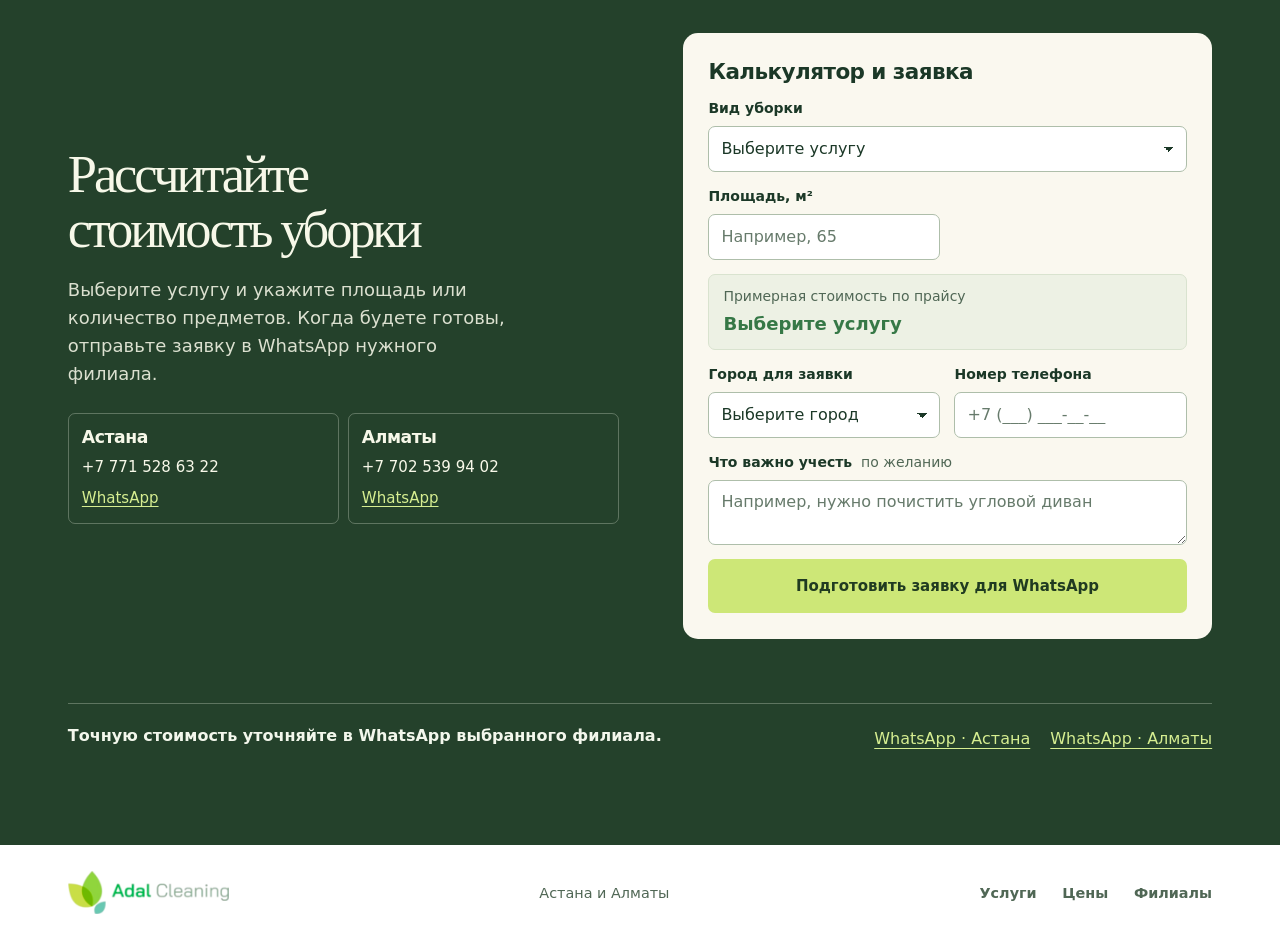
==== commit 14467999: "Show Adal uniforms and clarify WhatsApp price confirmation" ====
--- a/index.html
+++ b/index.html
@@ -50,7 +50,7 @@
             <a class="hero-link" href="#prices">Посмотреть цены</a>
           </div>
         </div>
-        <img src="assets/hero.webp" alt="Клинер за работой в квартире" class="hero-photo" fetchpriority="high">
+        <img src="assets/team-hero.webp" width="1536" height="1024" alt="Клинер за работой в квартире" class="hero-photo" fetchpriority="high">
       </div>
     </section>
     <div class="feature-strip">
@@ -68,7 +68,7 @@
         </div>
         <div class="cards">
           <article class="card" data-reveal>
-            <div class="card-media"><img src="assets/service-deep.webp" alt="" width="1280" height="768" loading="lazy" decoding="async"></div>
+            <div class="card-media"><img src="assets/team-deep.webp" width="1280" height="853" alt="" loading="lazy" decoding="async"></div>
             <div class="card-body">
               <h3>Генеральная уборка</h3>
               <p>Тщательная уборка кухни, санузла и комнат с вниманием к углам и труднодоступным зонам.</p>
@@ -77,7 +77,7 @@
             </div>
           </article>
           <article class="card" data-reveal>
-            <div class="card-media"><img src="assets/service-renovation.webp" alt="" width="1280" height="768" loading="lazy" decoding="async"></div>
+            <div class="card-media"><img src="assets/team-renovation.webp" width="1280" height="853" alt="" loading="lazy" decoding="async"></div>
             <div class="card-body">
               <h3>Уборка после ремонта</h3>
               <p>Убираем строительную пыль и приводим поверхности в порядок перед заселением.</p>
@@ -86,7 +86,7 @@
             </div>
           </article>
           <article class="card" data-reveal>
-            <div class="card-media"><img src="assets/service-wet.webp" alt="" width="1280" height="768" loading="lazy" decoding="async"></div>
+            <div class="card-media"><img src="assets/team-wet.webp" width="1280" height="853" alt="" loading="lazy" decoding="async"></div>
             <div class="card-body">
               <h3>Влажная уборка</h3>
               <p>Моем полы и протираем доступные поверхности, чтобы освежить квартиру.</p>
@@ -95,7 +95,7 @@
             </div>
           </article>
           <article class="card" data-reveal>
-            <div class="card-media"><img src="assets/service-move.webp" alt="" width="1280" height="768" loading="lazy" decoding="async"></div>
+            <div class="card-media"><img src="assets/team-move.webp" width="1280" height="853" alt="" loading="lazy" decoding="async"></div>
             <div class="card-body">
               <h3>Уборка после квартирантов</h3>
               <p>Готовим квартиру к показу или заселению после выезда жильцов.</p>
@@ -104,7 +104,7 @@
             </div>
           </article>
           <article class="card" data-reveal>
-            <div class="card-media"><img src="assets/service-upholstery.webp" alt="" width="1280" height="768" loading="lazy" decoding="async"></div>
+            <div class="card-media"><img src="assets/team-upholstery.webp" width="1280" height="853" alt="" loading="lazy" decoding="async"></div>
             <div class="card-body">
               <h3>Химчистка</h3>
               <p>Очищаем мягкую мебель с учётом типа ткани и степени загрязнения.</p>
@@ -119,7 +119,7 @@
       <div class="wrap">
         <div class="section-title" data-reveal>
           <h2 id="prices-title">Прайс на уборку</h2>
-          <p class="aside">Выберите тариф для предварительного расчёта. Итоговую стоимость подтвердит ваш филиал с учётом состояния объекта и дополнительных работ.</p>
+          <p class="aside">Цены в прайсе и расчёт на сайте ориентировочные. Точная стоимость зависит от состояния объекта и дополнительных работ.</p>
         </div>
         <div class="tariffs" data-reveal>
           <a class="tariff" href="#contact" data-service="wet"><span>Влажная уборка<small>Минимальный заказ 22 000 ₸</small></span><strong>400 ₸ / м²</strong><span class="sr-only"> · Рассчитать</span></a>
@@ -183,7 +183,7 @@
             <details><summary>Уборка после ремонта</summary><p>Убираем строительную пыль со всех доступных поверхностей, моем окна, рамы и подоконники, снимаем плёнку и наклейки. Чистим радиаторы и сантехнику, моем полы и удаляем следы цемента и краски там, где это возможно.</p></details>
           </div>
         </div>
-        <img src="assets/detail.webp" alt="Профессиональная уборка в квартире" class="photobox" loading="lazy" decoding="async">
+        <img src="assets/team-detail.webp" width="1280" height="853" alt="Профессиональная уборка в квартире" class="photobox" loading="lazy" decoding="async">
       </div>
     </section>
     <section class="pad standards" id="process" aria-labelledby="process-title">
@@ -290,7 +290,7 @@
             <input id="quantity" name="quantity" type="number" min="1" step="1" inputmode="numeric" value="1" disabled>
           </label>
           <div class="estimate full">
-            <span>Предварительная стоимость</span>
+            <span>Примерная стоимость по прайсу</span>
             <output id="estimate" for="service area item quantity" aria-live="polite">Выберите услугу</output>
             <small id="estimate-note"></small>
           </div>
@@ -319,6 +319,13 @@
             </div>
           </div>
         </form>
+        <aside class="final-price-note">
+          <p>Точную стоимость уточняйте в WhatsApp выбранного филиала.</p>
+          <div>
+            <a href="https://wa.me/77715286322">WhatsApp · Астана</a>
+            <a href="https://wa.me/77025399402">WhatsApp · Алматы</a>
+          </div>
+        </aside>
       </div>
     </section>
   </main>
--- a/shared/pricing.css
+++ b/shared/pricing.css
@@ -91,7 +91,34 @@
   .contact .branch { padding: 10px; }
 }
 
-.adal_cleaning .card img[src$="service-renovation.webp"] { object-position: 50% 17%; }
-.adal_cleaning .card img[src$="service-wet.webp"] { object-position: 50% 88%; }
-.adal_cleaning .card img[src$="service-move.webp"] { object-position: 50% 56%; }
-.adal_cleaning .card img[src$="service-upholstery.webp"] { object-position: 50% 63%; }
+/* Preserve the headscarf, branding and cleaning equipment in each service photo. */
+.adal_cleaning #services .card img {
+  height: auto;
+  min-height: 0;
+  aspect-ratio: 3 / 2;
+  object-position: center;
+}
+
+.final-price-note {
+  grid-column: 1 / -1;
+  display: flex;
+  align-items: start;
+  justify-content: space-between;
+  flex-wrap: wrap;
+  gap: 12px 24px;
+  padding-top: 20px;
+  border-top: 1px solid rgb(245 249 233 / .28);
+}
+.final-price-note p { color: #f3f7ec; font-weight: 650; }
+.final-price-note > div { display: flex; flex-wrap: wrap; gap: 8px 20px; }
+.final-price-note a {
+  display: inline-flex;
+  align-items: center;
+  min-height: 32px;
+  color: #d6ee91;
+  text-decoration: underline;
+  text-underline-offset: 4px;
+}
+@media (max-width: 650px) {
+  .final-price-note { margin-top: 7px; }
+}
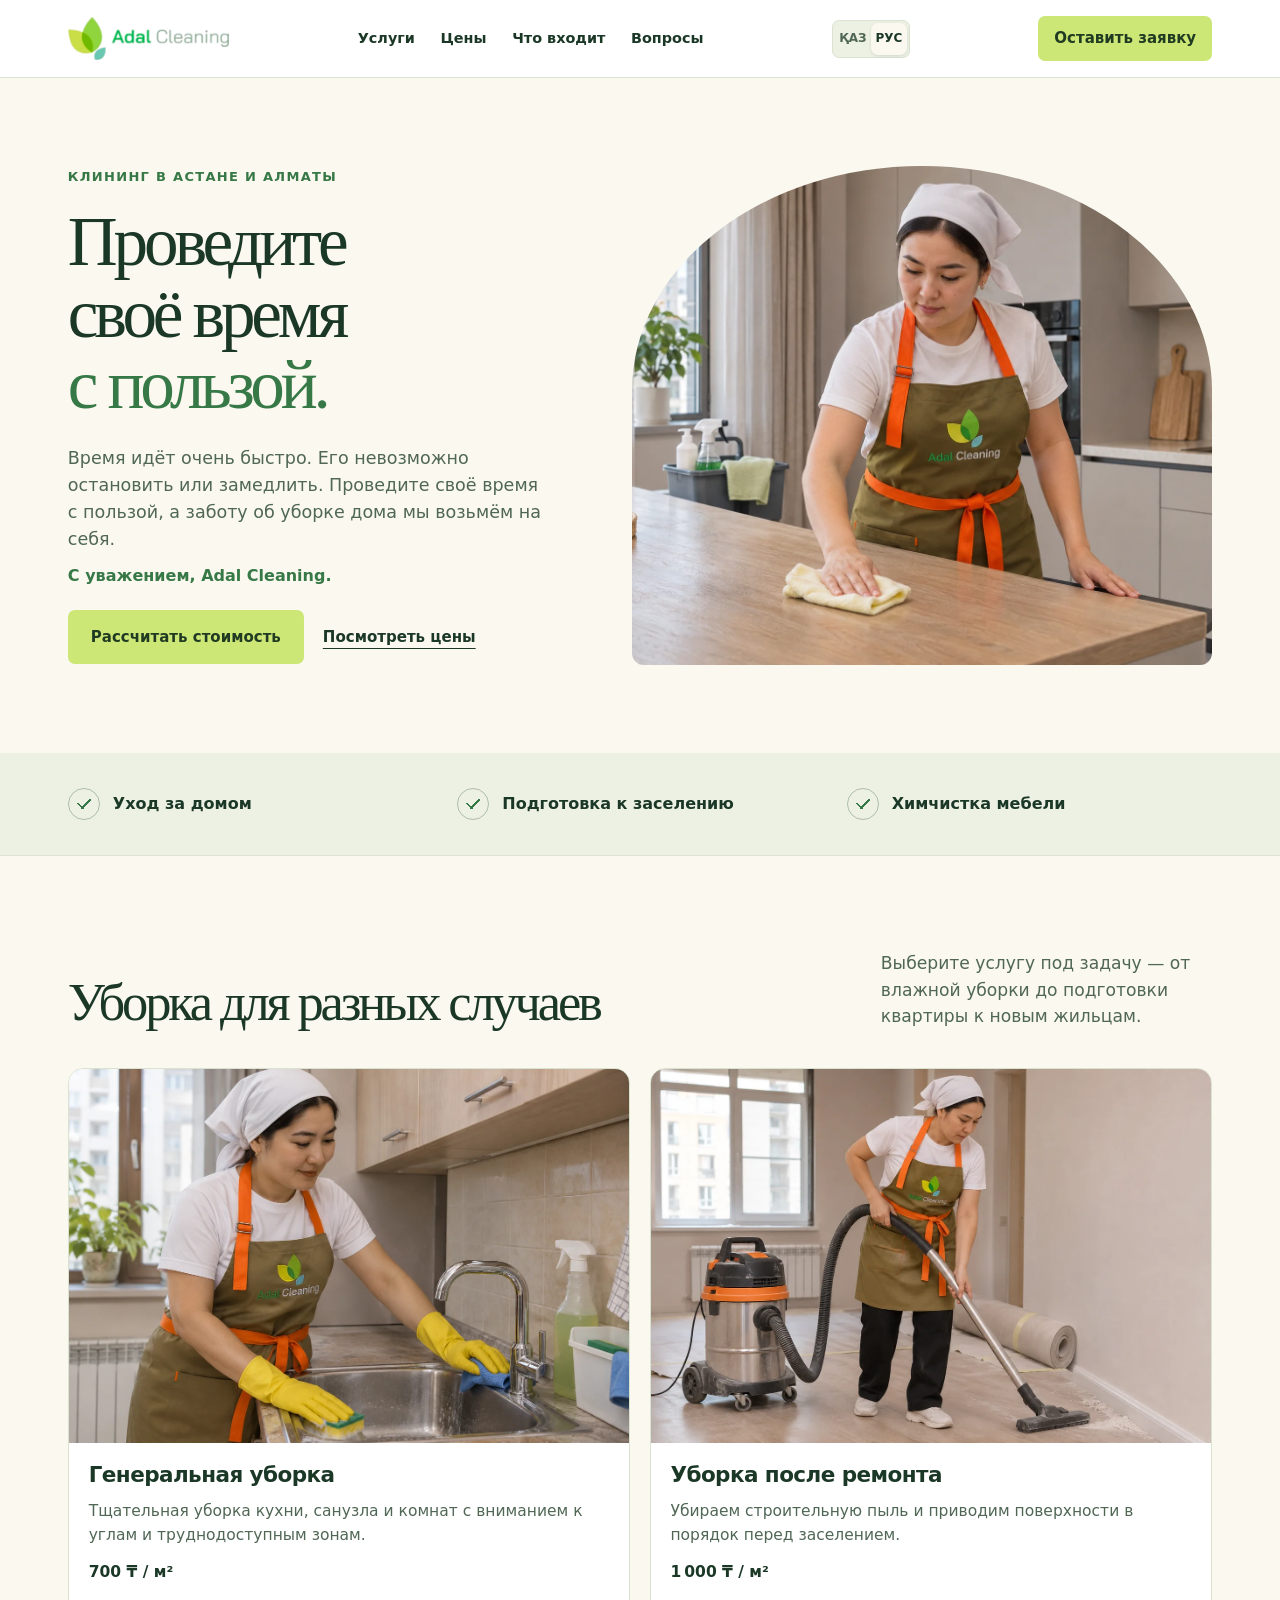
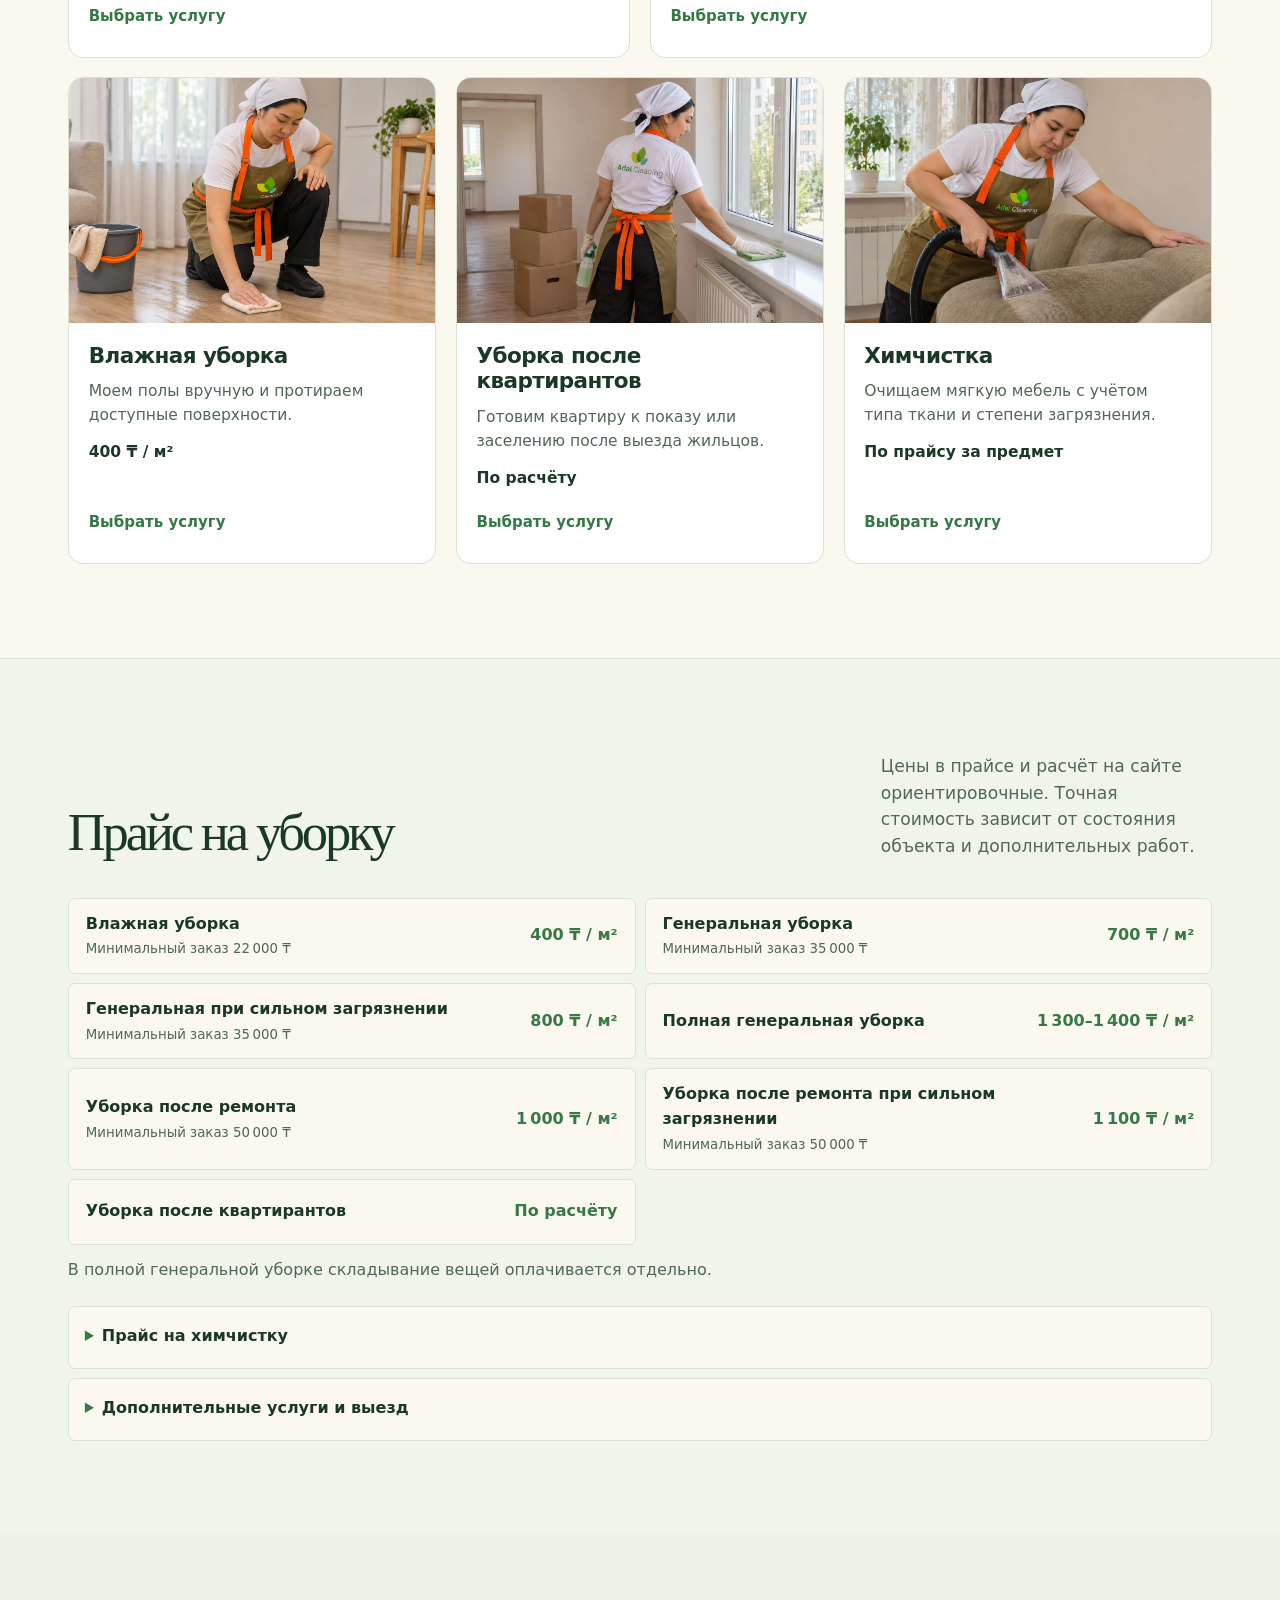
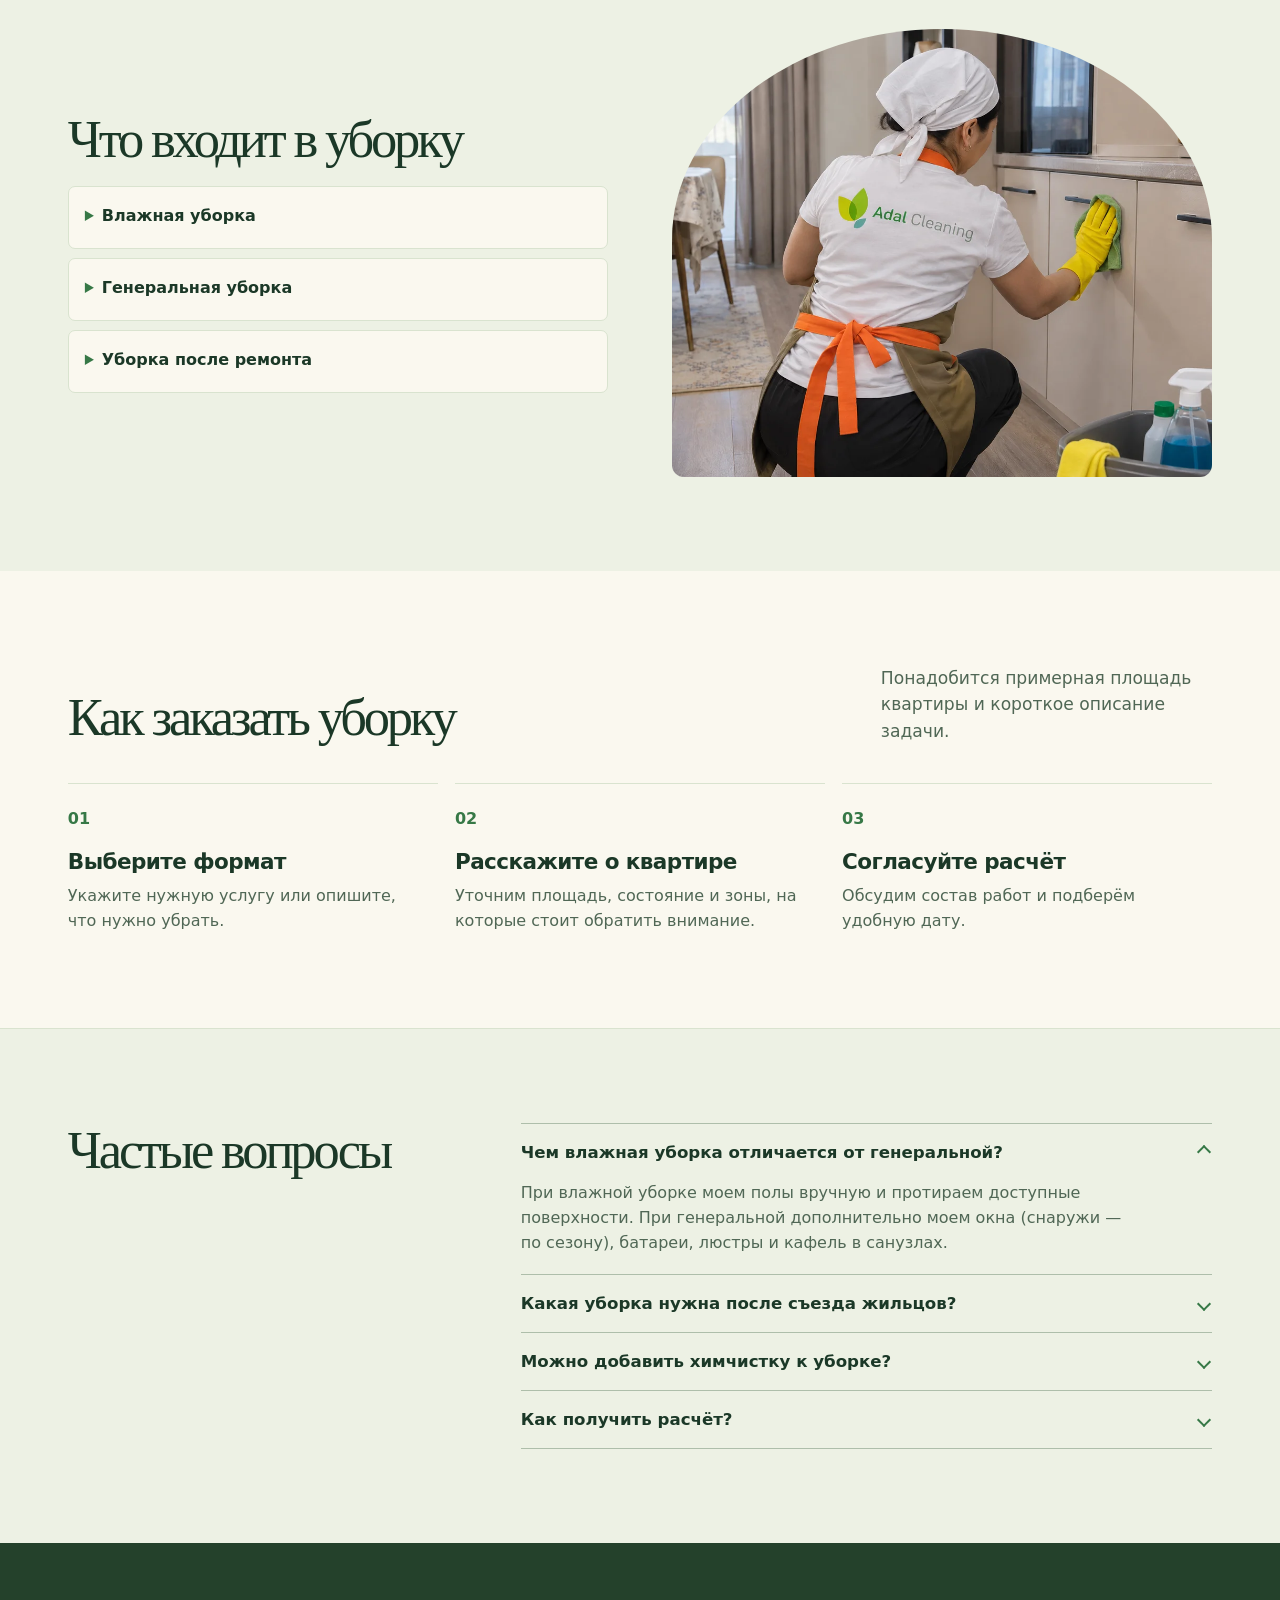
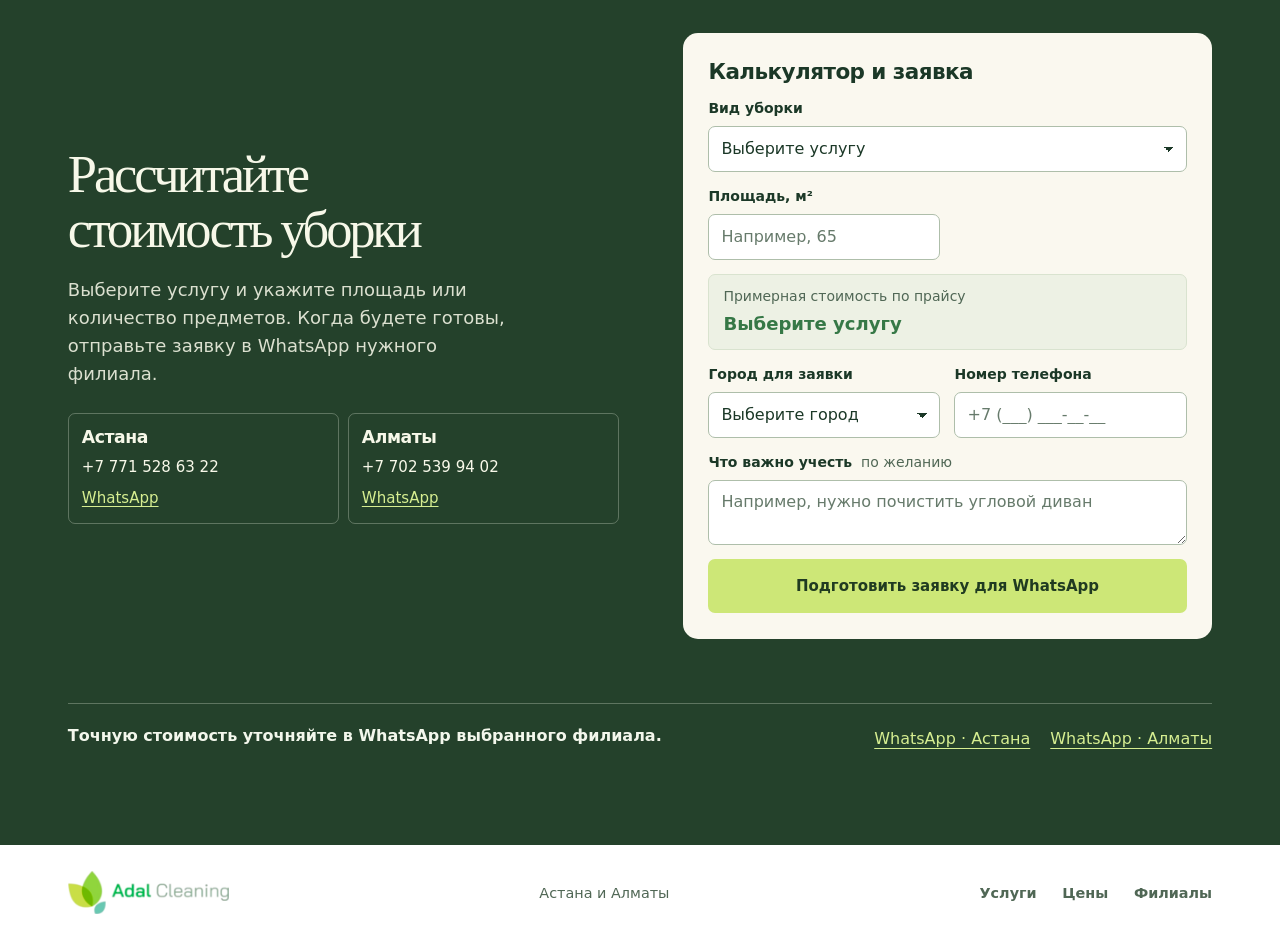
==== commit 5cb6505d: "Show hand-washed floors and clarify deep cleaning scope" ====
--- a/index.html
+++ b/index.html
@@ -8,7 +8,8 @@
   <title>Adal Cleaning | Клининг для дома</title>
   <link rel="alternate" hreflang="ru" href="index.html">
   <link rel="alternate" hreflang="kk" href="kk.html">
-  <link rel="icon" href="assets/logo.png" type="image/png">
+  <link rel="icon" href="assets/adal-leaves-64.png" type="image/png" sizes="64x64">
+  <link rel="icon" href="assets/adal-leaves.svg" type="image/svg+xml" sizes="any">
   <link rel="stylesheet" href="shared/landing.css">
   <link rel="stylesheet" href="shared/pricing.css">
   <script src="shared/landing.js" defer></script>
@@ -86,10 +87,10 @@
             </div>
           </article>
           <article class="card" data-reveal>
-            <div class="card-media"><img src="assets/team-wet.webp" width="1280" height="853" alt="" loading="lazy" decoding="async"></div>
+            <div class="card-media"><img src="assets/team-floor-by-hand.webp" width="1280" height="853" alt="" loading="lazy" decoding="async"></div>
             <div class="card-body">
               <h3>Влажная уборка</h3>
-              <p>Моем полы и протираем доступные поверхности, чтобы освежить квартиру.</p>
+              <p>Моем полы вручную и протираем доступные поверхности.</p>
               <p class="price">400 ₸ / м²</p>
               <a class="service-link" href="#contact" data-service="wet">Выбрать услугу<span class="sr-only"> · Влажная уборка</span></a>
             </div>
@@ -178,8 +179,8 @@
         <div class="secondary-copy">
           <h2 id="details-title">Что входит в уборку</h2>
           <div class="price-details scope-details">
-            <details><summary>Влажная уборка</summary><p>Протираем открытые поверхности и фасады, пылесосим ковры и коврики, моем полы, плинтусы и сантехнику, выносим бытовой мусор.</p></details>
-            <details><summary>Генеральная уборка</summary><p>Убираем пыль со стен, потолков, радиаторов и люстр, моем окна снаружи по сезону и чистим шторы паром. Моем полы и плинтусы, убираем за подвижной мебелью, чистим кухонные фасады, вытяжку и санузлы. Мытьё шкафов, холодильника и духовки изнутри оплачивается отдельно.</p></details>
+            <details><summary>Влажная уборка</summary><p>Протираем открытые поверхности и фасады, пылесосим ковры и коврики, вручную моем полы и плинтусы, чистим сантехнику и выносим бытовой мусор.</p></details>
+            <details><summary>Генеральная уборка</summary><p>Убираем пыль со стен и потолков, моем окна (снаружи — по сезону), батареи, люстры и кафель в санузлах. Чистим шторы паром. Моем полы и плинтусы, убираем за подвижной мебелью, чистим кухонные фасады, вытяжку и санузлы. Мытьё шкафов, холодильника и духовки изнутри оплачивается отдельно.</p></details>
             <details><summary>Уборка после ремонта</summary><p>Убираем строительную пыль со всех доступных поверхностей, моем окна, рамы и подоконники, снимаем плёнку и наклейки. Чистим радиаторы и сантехнику, моем полы и удаляем следы цемента и краски там, где это возможно.</p></details>
           </div>
         </div>
@@ -217,7 +218,7 @@
         <div>
           <details name="faq" open>
             <summary>Чем влажная уборка отличается от генеральной?</summary>
-            <p>Влажная подходит для регулярного ухода за полами и поверхностями. При генеральной больше времени уделяем труднодоступным местам и стойким загрязнениям.</p>
+            <p>При влажной уборке моем полы вручную и протираем доступные поверхности. При генеральной дополнительно моем окна (снаружи — по сезону), батареи, люстры и кафель в санузлах.</p>
           </details>
           <details name="faq">
             <summary>Какая уборка нужна после съезда жильцов?</summary>
